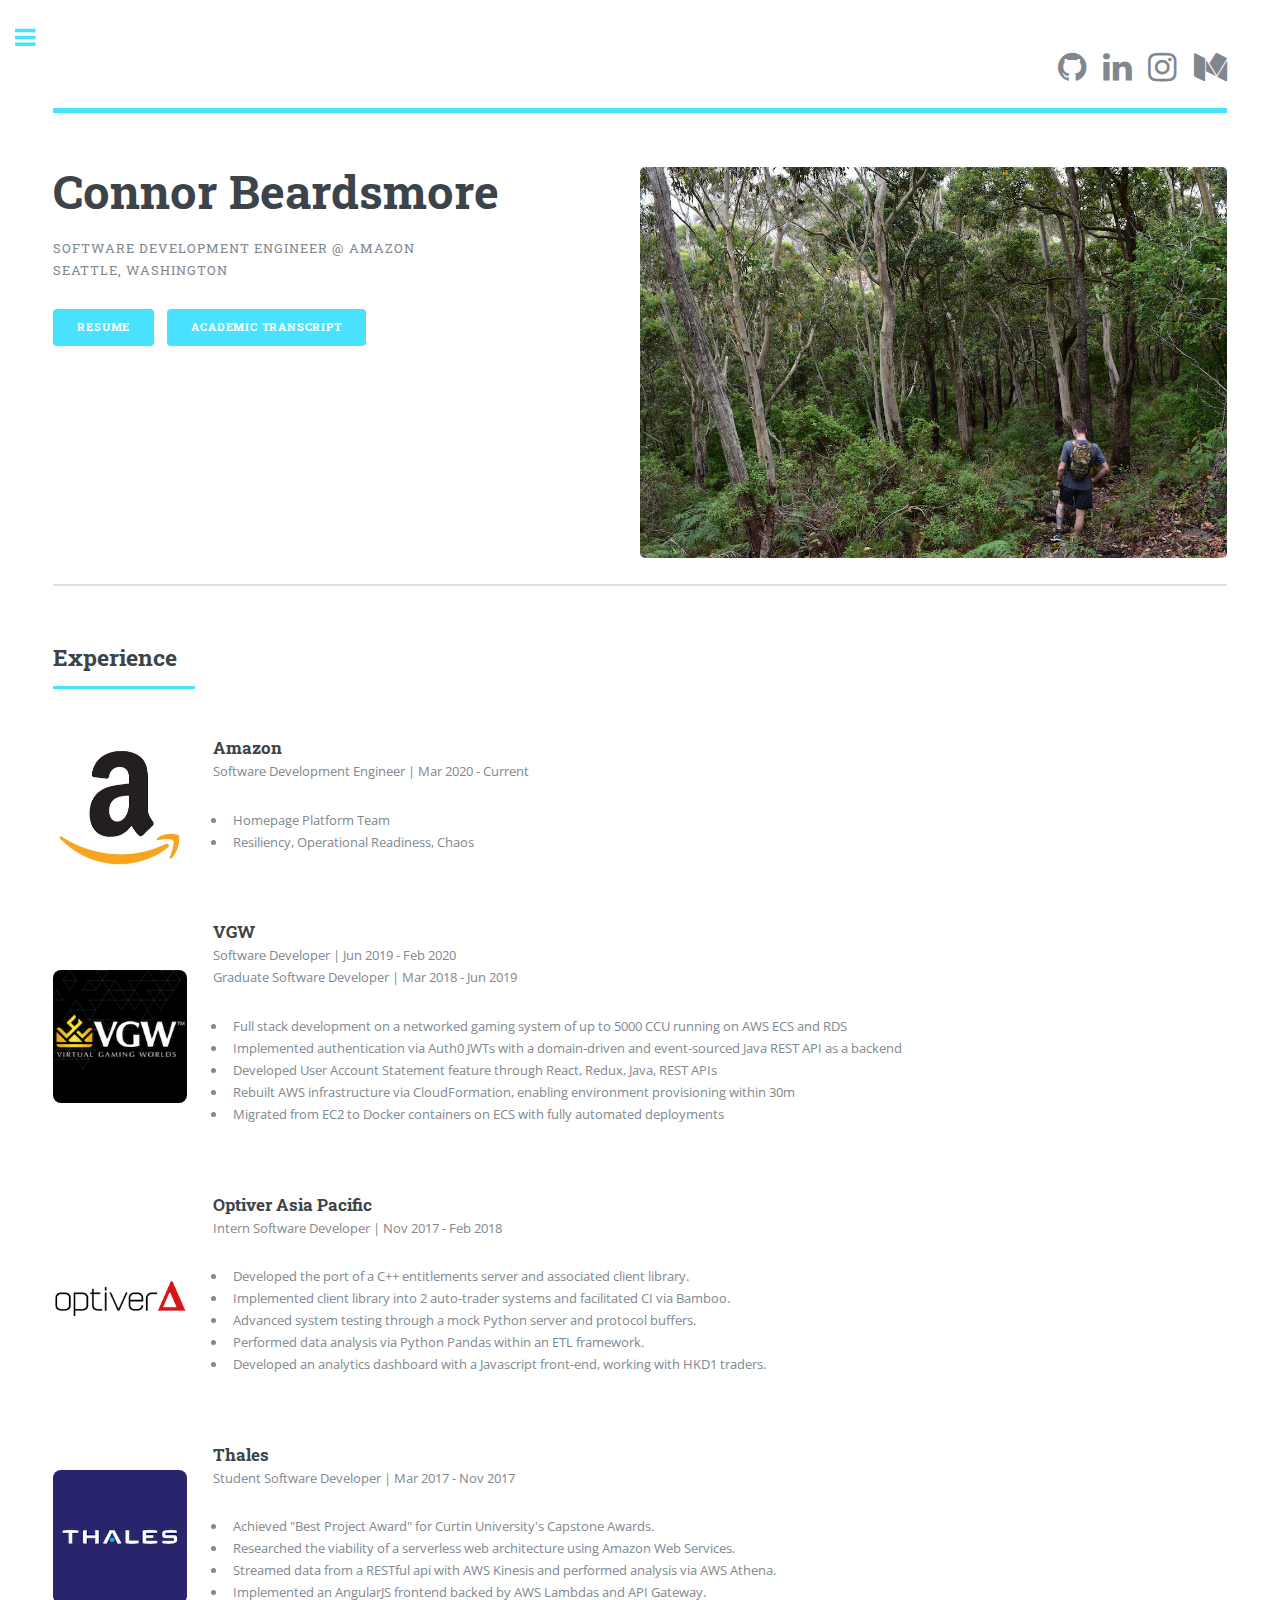
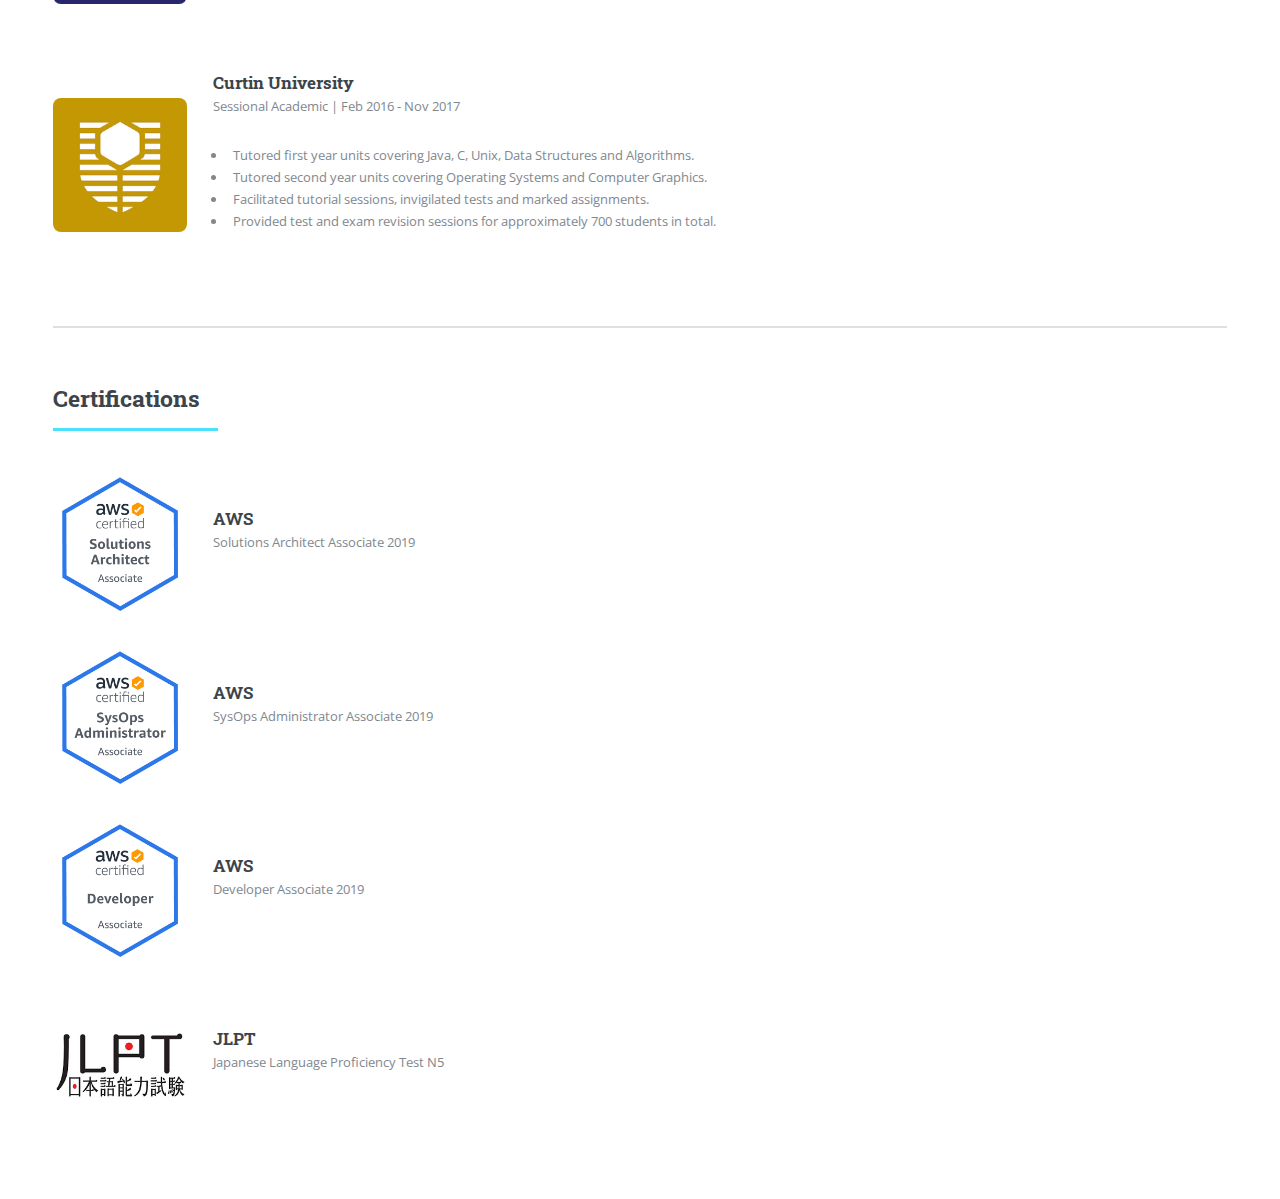
==== index.html @ 325d57de "Add scart project, remove internStack" ====
<!DOCTYPE HTML>
<html>

<head>
	<!-- Global site tag (gtag.js) - Google Analytics -->
	<script async src="https://www.googletagmanager.com/gtag/js?id=UA-114341619-1"></script>
	<script>
		window.dataLayer = window.dataLayer || [];

		function gtag() {
			dataLayer.push(arguments);
		}
		gtag('js', new Date());
		gtag('config', 'UA-114341619-1');
	</script>

	<title>Connor Beardsmore</title>
	<meta charset="utf-8" />
	<meta name="viewport" content="width=device-width, initial-scale=1, user-scalable=no" />
	<link rel="stylesheet" href="assets/css/main.css" />
	<link rel="shortcut icon" type="image/x-icon" href="favicon.png">
</head>

<body class="is-preload">

	<!-- Wrapper -->
	<div id="wrapper">

		<!-- Main -->
		<div id="main">
			<div class="inner">

				<!-- Header -->
				<header id="header">
					<ul class="icons">
						<li><a href="https://github.com/cbeardsmore/" class="icon fa-github fa-2x"><span
									class="label">GitHub</span></a></li>
						<li><a href="https://www.linkedin.com/in/connorbeardsmore/" class="icon fa-linkedin fa-2x"><span
									class="label">LinkedIN</span></a></li>
						<li><a href="https://www.instagram.com/connorbeardsmore/" class="icon fa-instagram fa-2x"><span
									class="label">Instagram</span></a></li>
						<li><a href="https://medium.com/@cbeardsmore" class="icon fa-medium fa-2x"><span
									class="label">Medium</span></a></li>
					</ul>
				</header>

				<!-- Banner -->
				<section id="banner">
					<div class="content">
						<header>
							<h1>Connor Beardsmore</h1>
							<p>Software Development Engineer @ Amazon</br>Seattle, Washington</p>
						</header>
						<ul class="actions">
							<li><a href="./pdf/resume.pdf" class="button primary big">Resume</a></li>
							<li><a href="./pdf/transcript.pdf" class="button primary big">Academic Transcript</a></li>
						</ul>
					</div>
					<span class="image object">
						<img src="images/main.JPG" alt="" />
					</span>
				</section>

				<!-- Section -->
				<section>
					<header class="major">
						<h2>Experience</h2>
					</header>
					<div class="features">
						<article>
							<img class="icon" src="images/amazon.jpg" alt="" />
							<div class="content">
								<h3 margin-b>Amazon</h3>
								<p>
									Software Development Engineer | Mar 2020 - Current<br />
								</p>
								<ul>
									<li>Homepage Platform Team</li>
									<li>Resiliency, Operational Readiness, Chaos</li>
								</ul>
							</div>
						</article>
						<article>
							<img class="icon" src="images/vgw.png" alt="" />
							<div class="content">
								<h3 margin-b>VGW</h3>
								<p>
									Software Developer | Jun 2019 - Feb 2020 <br />
									Graduate Software Developer | Mar 2018 - Jun 2019
								</p>
								<ul>
									<li>Full stack development on a networked gaming system of up to 5000 CCU running on
										AWS ECS and RDS</li>
									<li>
										Implemented authentication via Auth0 JWTs with a domain-driven and event-sourced Java REST API as a backend
									</li>
									<li>Developed User Account Statement feature through React, Redux, Java, REST APIs
									</li>
									<li>Rebuilt AWS infrastructure via CloudFormation, enabling environment provisioning
										within 30m</li>
									<li>Migrated from EC2 to Docker containers on ECS with fully automated deployments
									</li>
								</ul>
							</div>
						</article>
						<article>
							<img class="icon" src="images/optiver.png" alt="" />
							<div class="content">
								<h3>Optiver Asia Pacific</h3>
								<p>Intern Software Developer | Nov 2017 - Feb 2018</p>
								<ul>
									<li>Developed the port of a C++ entitlements server and associated client library.
									</li>
									<li>Implemented client library into 2 auto-trader systems and facilitated CI via
										Bamboo.</li>
									<li>Advanced system testing through a mock Python server and protocol buffers.</li>
									<li>Performed data analysis via Python Pandas within an ETL framework.</li>
									<li>Developed an analytics dashboard with a Javascript front-end, working with HKD1
										traders.</li>
								</ul>
							</div>
						</article>
						<article>
							<img class="icon" src="images/thales.jpeg" alt="" />
							<div class="content">
								<h3>Thales</h3>
								<p>Student Software Developer | Mar 2017 - Nov 2017</p>
								<ul>
									<li>Achieved "Best Project Award" for Curtin University's Capstone Awards.</li>
									<li>Researched the viability of a serverless web architecture using Amazon Web
										Services.</li>
									<li>Streamed data from a RESTful api with AWS Kinesis and performed analysis via AWS
										Athena.</li>
									<li>Implemented an AngularJS frontend backed by AWS Lambdas and API Gateway.</li>
								</ul>
							</div>
						</article>
						<article>
							<img class="icon" src="images/curtin.png" alt="" />
							<div class="content">
								<h3>Curtin University</h3>
								<p>Sessional Academic | Feb 2016 - Nov 2017</p>
								<ul>
									<li>Tutored first year units covering Java, C, Unix, Data Structures and Algorithms.
									</li>
									<li>Tutored second year units covering Operating Systems and Computer Graphics.</li>
									<li>Facilitated tutorial sessions, invigilated tests and marked assignments.</li>
									<li>Provided test and exam revision sessions for approximately 700 students in
										total.</li>
								</ul>
							</div>
						</article>
					</div>
				</section>

				<!-- Section -->
				<section>
					<header class="major">
						<h2>Certifications</h2>
					</header>
					<div class="features">
						<article>
							<img class="icon" src="images/aws_solutions_arch.png" alt="" />
							<div class="content">
								<h3 margin-b>AWS</h3>
								<p>Solutions Architect Associate 2019</p>
							</div>
						</article>
						<article>
							<img class="icon" src="images/aws_sysops.png" alt="" />
							<div class="content">
								<h3 margin-b>AWS</h3>
								<p>SysOps Administrator Associate 2019</p>
							</div>
						</article>
						<article>
							<img class="icon" src="images/aws_dev.png" alt="" />
							<div class="content">
								<h3 margin-b>AWS</h3>
								<p>Developer Associate 2019</p>
							</div>
						</article>
						<article>
							<img class="icon" src="images/jlpt.png" alt="" />
							<div class="content">
								<h3 margin-b>JLPT</h3>
								<p>Japanese Language Proficiency Test N5</p>
							</div>
						</article>
					</div>
				</section>
			</div>
		</div>

		<!-- Sidebar -->
		<div id="sidebar">
			<div class="inner">

				<!-- Menu -->
				<nav id="menu">
					<header class="major">
						<h2>Menu</h2>
					</header>
					<ul>
						<li><a href="index.html">Homepage</a></li>
						<li><a href="projects.html">Projects</a></li>
						<li><a href="blog.html">Blog</a></li>
				</nav>

				<!-- Section -->
				<section>
					<header class="major">
						<h2>Japan 2016</h2>
					</header>
					<div class="mini-posts">
						<article>
							<a class="image"><img src="images/nagano.jpg" alt="" /></a>
							<p><strong>長野駅</strong><br />Nagano Station</p>
						</article>
						<article>
							<a class="image"><img src="images/shinjuku.jpg" alt="" /></a>
							<p><strong>新宿、東京</strong><br />Shinuku, Tokyo</p>
						</article>
						<article>
							<a class="image"><img src="images/arashiyama.jpg" alt="" /></a>
							<p><strong>嵐山、京都 </strong> <br />Arashiyama, Kyoto</p>
						</article>
					</div>
				</section>

				<!-- Section -->
				<section>
					<header class="major">
						<h2>Get in touch</h2>
					</header>
					<ul class="contact">
						<li class="fa-envelope-o"><a
								href="mailto:connor.beardsmore@gmail.com">connor.beardsmore@gmail.com</a></li>
						<li class="fa-facebook-square"><a
								href="https://www.facebook.com/connor.beardsmore.18">connor.beardsmore.18</a></li>
					</ul>
				</section>
			</div>
		</div>

	</div>

	<!-- Scripts -->
	<script src="assets/js/jquery.min.js"></script>
	<script src="assets/js/browser.min.js"></script>
	<script src="assets/js/breakpoints.min.js"></script>
	<script src="assets/js/util.js"></script>
	<script src="assets/js/main.js"></script>

</body>

</html>
---- assets/css/main.css ----
@import url(font-awesome.min.css);
@import url("https://fonts.googleapis.com/css?family=Open+Sans:400,600,400italic,600italic|Roboto+Slab:400,700");

html, body, div, span, applet, object,
iframe, h1, h2, h3, h4, h5, h6, p, blockquote,
pre, a, abbr, acronym, address, big, cite,
code, del, dfn, em, img, ins, kbd, q, s, samp,
small, strike, strong, sub, sup, tt, var, b,
u, i, center, dl, dt, dd, ol, ul, li, fieldset,
form, label, legend, table, caption, tbody,
tfoot, thead, tr, th, td, article, aside,
canvas, details, embed, figure, figcaption,
footer, header, hgroup, menu, nav, output, ruby,
section, summary, time, mark, audio, video {
	margin: 0;
	padding: 0;
	border: 0;
	font-size: 100%;
	font: inherit;
	vertical-align: baseline;}

article, aside, details, figcaption, figure,
footer, header, hgroup, menu, nav, section {
	display: block;}

body {
	line-height: 1;
}

ol, ul {
	list-style: none;
}

blockquote, q {
	quotes: none;
}

	blockquote:before, blockquote:after, q:before, q:after {
		content: '';
		content: none;
	}

table {
	border-collapse: collapse;
	border-spacing: 0;
}

body {
	-webkit-text-size-adjust: none;
}

mark {
	background-color: transparent;
	color: inherit;
}

input::-moz-focus-inner {
	border: 0;
	padding: 0;
}

input, select, textarea {
	-moz-appearance: none;
	-webkit-appearance: none;
	-ms-appearance: none;
	appearance: none;
}

/* Basic */

	@-ms-viewport {
		width: device-width;
	}

	body {
		-ms-overflow-style: scrollbar;
	}

	@media screen and (max-width: 480px) {

		html, body {
			min-width: 320px;
		}

	}

	html {
		box-sizing: border-box;
	}

	*, *:before, *:after {
		box-sizing: inherit;
	}

	body {
		background: #ffffff;
	}

		body.is-preload *, body.is-preload *:before, body.is-preload *:after, body.is-resizing *, body.is-resizing *:before, body.is-resizing *:after {
			-moz-animation: none !important;
			-webkit-animation: none !important;
			-ms-animation: none !important;
			animation: none !important;
			-moz-transition: none !important;
			-webkit-transition: none !important;
			-ms-transition: none !important;
			transition: none !important;
		}

/* Type */

	body, input, select, textarea {
		color: #7f888f;
		font-family: "Open Sans", sans-serif;
		font-size: 13pt;
		font-weight: 400;
		line-height: 1.65;
	}

		@media screen and (max-width: 1680px) {

			body, input, select, textarea {
				font-size: 11pt;
			}

		}

		@media screen and (max-width: 1280px) {

			body, input, select, textarea {
				font-size: 10pt;
			}

		}

		@media screen and (max-width: 360px) {

			body, input, select, textarea {
				font-size: 9pt;
			}

		}

	a {
		-moz-transition: color 0.2s ease-in-out, border-bottom-color 0.2s ease-in-out;
		-webkit-transition: color 0.2s ease-in-out, border-bottom-color 0.2s ease-in-out;
		-ms-transition: color 0.2s ease-in-out, border-bottom-color 0.2s ease-in-out;
		transition: color 0.2s ease-in-out, border-bottom-color 0.2s ease-in-out;
		border-bottom: dotted 1px;
		color: #4AE1FF;
		text-decoration: none;
	}

		a:hover {
			border-bottom-color: #4AE1FF;
			color: #4AE1FF !important;
		}

			a:hover strong {
				color: inherit;
			}

	strong, b {
		color: #3d4449;
		font-weight: 600;
	}

	em, i {
		font-style: italic;
	}

	p {
		margin: 0 0 2em 0;
	}

	h1, h2, h3, h4, h5, h6 {
		color: #3d4449;
		font-family: "Roboto Slab", serif;
		font-weight: 700;
		line-height: 1.5;
		margin: 0 0 1em 0;
	}

		h1 a, h2 a, h3 a, h4 a, h5 a, h6 a {
			color: inherit;
			text-decoration: none;
			border-bottom: 0;
		}

	h1 {
		font-size: 4em;
		margin: 0 0 0.5em 0;
		line-height: 1.3;
	}

	h2 {
		font-size: 1.75em;
	}

	h3 {
		font-size: 1.25em;
	}

	h4 {
		font-size: 1.1em;
	}

	h5 {
		font-size: 0.9em;
	}

	h6 {
		font-size: 0.7em;
	}

	@media screen and (max-width: 1680px) {

		h1 {
			font-size: 3.5em;
		}

	}

	@media screen and (max-width: 980px) {

		h1 {
			font-size: 3.25em;
		}

	}

	@media screen and (max-width: 736px) {

		h1 {
			font-size: 2em;
			line-height: 1.4;
		}

		h2 {
			font-size: 1.5em;
		}

	}

	sub {
		font-size: 0.8em;
		position: relative;
		top: 0.5em;
	}

	sup {
		font-size: 0.8em;
		position: relative;
		top: -0.5em;
	}

	blockquote {
		border-left: solid 3px rgba(210, 215, 217, 0.75);
		font-style: italic;
		margin: 0 0 2em 0;
		padding: 0.5em 0 0.5em 2em;
	}

	code {
		background: rgba(230, 235, 237, 0.25);
		border-radius: 0.375em;
		border: solid 1px rgba(210, 215, 217, 0.75);
		font-family: "Courier New", monospace;
		font-size: 0.9em;
		margin: 0 0.25em;
		padding: 0.25em 0.65em;
	}

	pre {
		-webkit-overflow-scrolling: touch;
		font-family: "Courier New", monospace;
		font-size: 0.9em;
		margin: 0 0 2em 0;
	}

		pre code {
			display: block;
			line-height: 1.75;
			padding: 1em 1.5em;
			overflow-x: auto;
		}

	hr {
		border: 0;
		border-bottom: solid 1px rgba(210, 215, 217, 0.75);
		margin: 2em 0;
	}

		hr.major {
			margin: 3em 0;
		}

	.align-left {
		text-align: left;
	}

	.align-center {
		text-align: center;
	}

	.align-right {
		text-align: right;
	}

/* Row */

	.row {
		display: flex;
		flex-wrap: wrap;
		box-sizing: border-box;
		align-items: stretch;
	}

		.row > * {
			box-sizing: border-box;
		}

		.row.gtr-uniform > * > :last-child {
			margin-bottom: 0;
		}

		.row.aln-left {
			justify-content: flex-start;
		}

		.row.aln-center {
			justify-content: center;
		}

		.row.aln-right {
			justify-content: flex-end;
		}

		.row.aln-top {
			align-items: flex-start;
		}

		.row.aln-middle {
			align-items: center;
		}

		.row.aln-bottom {
			align-items: flex-end;
		}

		.row > .imp {
			order: -1;
		}

		.row > .col-1 {
			width: 8.3333333333%;
		}

		.row > .off-1 {
			margin-left: 8.3333333333%;
		}

		.row > .col-2 {
			width: 16.6666666667%;
		}

		.row > .off-2 {
			margin-left: 16.6666666667%;
		}

		.row > .col-3 {
			width: 25%;
		}

		.row > .off-3 {
			margin-left: 25%;
		}

		.row > .col-4 {
			width: 33.3333333333%;
		}

		.row > .off-4 {
			margin-left: 33.3333333333%;
		}

		.row > .col-5 {
			width: 41.6666666667%;
		}

		.row > .off-5 {
			margin-left: 41.6666666667%;
		}

		.row > .col-6 {
			width: 50%;
		}

		.row > .off-6 {
			margin-left: 50%;
		}

		.row > .col-7 {
			width: 58.3333333333%;
		}

		.row > .off-7 {
			margin-left: 58.3333333333%;
		}

		.row > .col-8 {
			width: 66.6666666667%;
		}

		.row > .off-8 {
			margin-left: 66.6666666667%;
		}

		.row > .col-9 {
			width: 75%;
		}

		.row > .off-9 {
			margin-left: 75%;
		}

		.row > .col-10 {
			width: 83.3333333333%;
		}

		.row > .off-10 {
			margin-left: 83.3333333333%;
		}

		.row > .col-11 {
			width: 91.6666666667%;
		}

		.row > .off-11 {
			margin-left: 91.6666666667%;
		}

		.row > .col-12 {
			width: 100%;
		}

		.row > .off-12 {
			margin-left: 100%;
		}

		.row.gtr-0 {
			margin-top: 0;
			margin-left: 0em;
		}

			.row.gtr-0 > * {
				padding: 0 0 0 0em;
			}

			.row.gtr-0.gtr-uniform {
				margin-top: 0em;
			}

				.row.gtr-0.gtr-uniform > * {
					padding-top: 0em;
				}

		.row.gtr-25 {
			margin-top: 0;
			margin-left: -0.375em;
		}

			.row.gtr-25 > * {
				padding: 0 0 0 0.375em;
			}

			.row.gtr-25.gtr-uniform {
				margin-top: -0.375em;
			}

				.row.gtr-25.gtr-uniform > * {
					padding-top: 0.375em;
				}

		.row.gtr-50 {
			margin-top: 0;
			margin-left: -0.75em;
		}

			.row.gtr-50 > * {
				padding: 0 0 0 0.75em;
			}

			.row.gtr-50.gtr-uniform {
				margin-top: -0.75em;
			}

				.row.gtr-50.gtr-uniform > * {
					padding-top: 0.75em;
				}

		.row {
			margin-top: 0;
			margin-left: -1.5em;
		}

			.row > * {
				padding: 0 0 0 1.5em;
			}

			.row.gtr-uniform {
				margin-top: -1.5em;
			}

				.row.gtr-uniform > * {
					padding-top: 1.5em;
				}

		.row.gtr-150 {
			margin-top: 0;
			margin-left: -2.25em;
		}

			.row.gtr-150 > * {
				padding: 0 0 0 2.25em;
			}

			.row.gtr-150.gtr-uniform {
				margin-top: -2.25em;
			}

				.row.gtr-150.gtr-uniform > * {
					padding-top: 2.25em;
				}

		.row.gtr-200 {
			margin-top: 0;
			margin-left: -3em;
		}

			.row.gtr-200 > * {
				padding: 0 0 0 3em;
			}

			.row.gtr-200.gtr-uniform {
				margin-top: -3em;
			}

				.row.gtr-200.gtr-uniform > * {
					padding-top: 3em;
				}

		@media screen and (max-width: 1680px) {

			.row {
				display: flex;
				flex-wrap: wrap;
				box-sizing: border-box;
				align-items: stretch;
			}

				.row > * {
					box-sizing: border-box;
				}

				.row.gtr-uniform > * > :last-child {
					margin-bottom: 0;
				}

				.row.aln-left {
					justify-content: flex-start;
				}

				.row.aln-center {
					justify-content: center;
				}

				.row.aln-right {
					justify-content: flex-end;
				}

				.row.aln-top {
					align-items: flex-start;
				}

				.row.aln-middle {
					align-items: center;
				}

				.row.aln-bottom {
					align-items: flex-end;
				}

				.row > .imp-xlarge {
					order: -1;
				}

				.row > .col-1-xlarge {
					width: 8.3333333333%;
				}

				.row > .off-1-xlarge {
					margin-left: 8.3333333333%;
				}

				.row > .col-2-xlarge {
					width: 16.6666666667%;
				}

				.row > .off-2-xlarge {
					margin-left: 16.6666666667%;
				}

				.row > .col-3-xlarge {
					width: 25%;
				}

				.row > .off-3-xlarge {
					margin-left: 25%;
				}

				.row > .col-4-xlarge {
					width: 33.3333333333%;
				}

				.row > .off-4-xlarge {
					margin-left: 33.3333333333%;
				}

				.row > .col-5-xlarge {
					width: 41.6666666667%;
				}

				.row > .off-5-xlarge {
					margin-left: 41.6666666667%;
				}

				.row > .col-6-xlarge {
					width: 50%;
				}

				.row > .off-6-xlarge {
					margin-left: 50%;
				}

				.row > .col-7-xlarge {
					width: 58.3333333333%;
				}

				.row > .off-7-xlarge {
					margin-left: 58.3333333333%;
				}

				.row > .col-8-xlarge {
					width: 66.6666666667%;
				}

				.row > .off-8-xlarge {
					margin-left: 66.6666666667%;
				}

				.row > .col-9-xlarge {
					width: 75%;
				}

				.row > .off-9-xlarge {
					margin-left: 75%;
				}

				.row > .col-10-xlarge {
					width: 83.3333333333%;
				}

				.row > .off-10-xlarge {
					margin-left: 83.3333333333%;
				}

				.row > .col-11-xlarge {
					width: 91.6666666667%;
				}

				.row > .off-11-xlarge {
					margin-left: 91.6666666667%;
				}

				.row > .col-12-xlarge {
					width: 100%;
				}

				.row > .off-12-xlarge {
					margin-left: 100%;
				}

				.row.gtr-0 {
					margin-top: 0;
					margin-left: 0em;
				}

					.row.gtr-0 > * {
						padding: 0 0 0 0em;
					}

					.row.gtr-0.gtr-uniform {
						margin-top: 0em;
					}

						.row.gtr-0.gtr-uniform > * {
							padding-top: 0em;
						}

				.row.gtr-25 {
					margin-top: 0;
					margin-left: -0.375em;
				}

					.row.gtr-25 > * {
						padding: 0 0 0 0.375em;
					}

					.row.gtr-25.gtr-uniform {
						margin-top: -0.375em;
					}

						.row.gtr-25.gtr-uniform > * {
							padding-top: 0.375em;
						}

				.row.gtr-50 {
					margin-top: 0;
					margin-left: -0.75em;
				}

					.row.gtr-50 > * {
						padding: 0 0 0 0.75em;
					}

					.row.gtr-50.gtr-uniform {
						margin-top: -0.75em;
					}

						.row.gtr-50.gtr-uniform > * {
							padding-top: 0.75em;
						}

				.row {
					margin-top: 0;
					margin-left: -1.5em;
				}

					.row > * {
						padding: 0 0 0 1.5em;
					}

					.row.gtr-uniform {
						margin-top: -1.5em;
					}

						.row.gtr-uniform > * {
							padding-top: 1.5em;
						}

				.row.gtr-150 {
					margin-top: 0;
					margin-left: -2.25em;
				}

					.row.gtr-150 > * {
						padding: 0 0 0 2.25em;
					}

					.row.gtr-150.gtr-uniform {
						margin-top: -2.25em;
					}

						.row.gtr-150.gtr-uniform > * {
							padding-top: 2.25em;
						}

				.row.gtr-200 {
					margin-top: 0;
					margin-left: -3em;
				}

					.row.gtr-200 > * {
						padding: 0 0 0 3em;
					}

					.row.gtr-200.gtr-uniform {
						margin-top: -3em;
					}

						.row.gtr-200.gtr-uniform > * {
							padding-top: 3em;
						}

		}

		@media screen and (max-width: 1280px) {

			.row {
				display: flex;
				flex-wrap: wrap;
				box-sizing: border-box;
				align-items: stretch;
			}

				.row > * {
					box-sizing: border-box;
				}

				.row.gtr-uniform > * > :last-child {
					margin-bottom: 0;
				}

				.row.aln-left {
					justify-content: flex-start;
				}

				.row.aln-center {
					justify-content: center;
				}

				.row.aln-right {
					justify-content: flex-end;
				}

				.row.aln-top {
					align-items: flex-start;
				}

				.row.aln-middle {
					align-items: center;
				}

				.row.aln-bottom {
					align-items: flex-end;
				}

				.row > .imp-large {
					order: -1;
				}

				.row > .col-1-large {
					width: 8.3333333333%;
				}

				.row > .off-1-large {
					margin-left: 8.3333333333%;
				}

				.row > .col-2-large {
					width: 16.6666666667%;
				}

				.row > .off-2-large {
					margin-left: 16.6666666667%;
				}

				.row > .col-3-large {
					width: 25%;
				}

				.row > .off-3-large {
					margin-left: 25%;
				}

				.row > .col-4-large {
					width: 33.3333333333%;
				}

				.row > .off-4-large {
					margin-left: 33.3333333333%;
				}

				.row > .col-5-large {
					width: 41.6666666667%;
				}

				.row > .off-5-large {
					margin-left: 41.6666666667%;
				}

				.row > .col-6-large {
					width: 50%;
				}

				.row > .off-6-large {
					margin-left: 50%;
				}

				.row > .col-7-large {
					width: 58.3333333333%;
				}

				.row > .off-7-large {
					margin-left: 58.3333333333%;
				}

				.row > .col-8-large {
					width: 66.6666666667%;
				}

				.row > .off-8-large {
					margin-left: 66.6666666667%;
				}

				.row > .col-9-large {
					width: 75%;
				}

				.row > .off-9-large {
					margin-left: 75%;
				}

				.row > .col-10-large {
					width: 83.3333333333%;
				}

				.row > .off-10-large {
					margin-left: 83.3333333333%;
				}

				.row > .col-11-large {
					width: 91.6666666667%;
				}

				.row > .off-11-large {
					margin-left: 91.6666666667%;
				}

				.row > .col-12-large {
					width: 100%;
				}

				.row > .off-12-large {
					margin-left: 100%;
				}

				.row.gtr-0 {
					margin-top: 0;
					margin-left: 0em;
				}

					.row.gtr-0 > * {
						padding: 0 0 0 0em;
					}

					.row.gtr-0.gtr-uniform {
						margin-top: 0em;
					}

						.row.gtr-0.gtr-uniform > * {
							padding-top: 0em;
						}

				.row.gtr-25 {
					margin-top: 0;
					margin-left: -0.375em;
				}

					.row.gtr-25 > * {
						padding: 0 0 0 0.375em;
					}

					.row.gtr-25.gtr-uniform {
						margin-top: -0.375em;
					}

						.row.gtr-25.gtr-uniform > * {
							padding-top: 0.375em;
						}

				.row.gtr-50 {
					margin-top: 0;
					margin-left: -0.75em;
				}

					.row.gtr-50 > * {
						padding: 0 0 0 0.75em;
					}

					.row.gtr-50.gtr-uniform {
						margin-top: -0.75em;
					}

						.row.gtr-50.gtr-uniform > * {
							padding-top: 0.75em;
						}

				.row {
					margin-top: 0;
					margin-left: -1.5em;
				}

					.row > * {
						padding: 0 0 0 1.5em;
					}

					.row.gtr-uniform {
						margin-top: -1.5em;
					}

						.row.gtr-uniform > * {
							padding-top: 1.5em;
						}

				.row.gtr-150 {
					margin-top: 0;
					margin-left: -2.25em;
				}

					.row.gtr-150 > * {
						padding: 0 0 0 2.25em;
					}

					.row.gtr-150.gtr-uniform {
						margin-top: -2.25em;
					}

						.row.gtr-150.gtr-uniform > * {
							padding-top: 2.25em;
						}

				.row.gtr-200 {
					margin-top: 0;
					margin-left: -3em;
				}

					.row.gtr-200 > * {
						padding: 0 0 0 3em;
					}

					.row.gtr-200.gtr-uniform {
						margin-top: -3em;
					}

						.row.gtr-200.gtr-uniform > * {
							padding-top: 3em;
						}

		}

		@media screen and (max-width: 980px) {

			.row {
				display: flex;
				flex-wrap: wrap;
				box-sizing: border-box;
				align-items: stretch;
			}

				.row > * {
					box-sizing: border-box;
				}

				.row.gtr-uniform > * > :last-child {
					margin-bottom: 0;
				}

				.row.aln-left {
					justify-content: flex-start;
				}

				.row.aln-center {
					justify-content: center;
				}

				.row.aln-right {
					justify-content: flex-end;
				}

				.row.aln-top {
					align-items: flex-start;
				}

				.row.aln-middle {
					align-items: center;
				}

				.row.aln-bottom {
					align-items: flex-end;
				}

				.row > .imp-medium {
					order: -1;
				}

				.row > .col-1-medium {
					width: 8.3333333333%;
				}

				.row > .off-1-medium {
					margin-left: 8.3333333333%;
				}

				.row > .col-2-medium {
					width: 16.6666666667%;
				}

				.row > .off-2-medium {
					margin-left: 16.6666666667%;
				}

				.row > .col-3-medium {
					width: 25%;
				}

				.row > .off-3-medium {
					margin-left: 25%;
				}

				.row > .col-4-medium {
					width: 33.3333333333%;
				}

				.row > .off-4-medium {
					margin-left: 33.3333333333%;
				}

				.row > .col-5-medium {
					width: 41.6666666667%;
				}

				.row > .off-5-medium {
					margin-left: 41.6666666667%;
				}

				.row > .col-6-medium {
					width: 50%;
				}

				.row > .off-6-medium {
					margin-left: 50%;
				}

				.row > .col-7-medium {
					width: 58.3333333333%;
				}

				.row > .off-7-medium {
					margin-left: 58.3333333333%;
				}

				.row > .col-8-medium {
					width: 66.6666666667%;
				}

				.row > .off-8-medium {
					margin-left: 66.6666666667%;
				}

				.row > .col-9-medium {
					width: 75%;
				}

				.row > .off-9-medium {
					margin-left: 75%;
				}

				.row > .col-10-medium {
					width: 83.3333333333%;
				}

				.row > .off-10-medium {
					margin-left: 83.3333333333%;
				}

				.row > .col-11-medium {
					width: 91.6666666667%;
				}

				.row > .off-11-medium {
					margin-left: 91.6666666667%;
				}

				.row > .col-12-medium {
					width: 100%;
				}

				.row > .off-12-medium {
					margin-left: 100%;
				}

				.row.gtr-0 {
					margin-top: 0;
					margin-left: 0em;
				}

					.row.gtr-0 > * {
						padding: 0 0 0 0em;
					}

					.row.gtr-0.gtr-uniform {
						margin-top: 0em;
					}

						.row.gtr-0.gtr-uniform > * {
							padding-top: 0em;
						}

				.row.gtr-25 {
					margin-top: 0;
					margin-left: -0.375em;
				}

					.row.gtr-25 > * {
						padding: 0 0 0 0.375em;
					}

					.row.gtr-25.gtr-uniform {
						margin-top: -0.375em;
					}

						.row.gtr-25.gtr-uniform > * {
							padding-top: 0.375em;
						}

				.row.gtr-50 {
					margin-top: 0;
					margin-left: -0.75em;
				}

					.row.gtr-50 > * {
						padding: 0 0 0 0.75em;
					}

					.row.gtr-50.gtr-uniform {
						margin-top: -0.75em;
					}

						.row.gtr-50.gtr-uniform > * {
							padding-top: 0.75em;
						}

				.row {
					margin-top: 0;
					margin-left: -1.5em;
				}

					.row > * {
						padding: 0 0 0 1.5em;
					}

					.row.gtr-uniform {
						margin-top: -1.5em;
					}

						.row.gtr-uniform > * {
							padding-top: 1.5em;
						}

				.row.gtr-150 {
					margin-top: 0;
					margin-left: -2.25em;
				}

					.row.gtr-150 > * {
						padding: 0 0 0 2.25em;
					}

					.row.gtr-150.gtr-uniform {
						margin-top: -2.25em;
					}

						.row.gtr-150.gtr-uniform > * {
							padding-top: 2.25em;
						}

				.row.gtr-200 {
					margin-top: 0;
					margin-left: -3em;
				}

					.row.gtr-200 > * {
						padding: 0 0 0 3em;
					}

					.row.gtr-200.gtr-uniform {
						margin-top: -3em;
					}

						.row.gtr-200.gtr-uniform > * {
							padding-top: 3em;
						}

		}

		@media screen and (max-width: 736px) {

			.row {
				display: flex;
				flex-wrap: wrap;
				box-sizing: border-box;
				align-items: stretch;
			}

				.row > * {
					box-sizing: border-box;
				}

				.row.gtr-uniform > * > :last-child {
					margin-bottom: 0;
				}

				.row.aln-left {
					justify-content: flex-start;
				}

				.row.aln-center {
					justify-content: center;
				}

				.row.aln-right {
					justify-content: flex-end;
				}

				.row.aln-top {
					align-items: flex-start;
				}

				.row.aln-middle {
					align-items: center;
				}

				.row.aln-bottom {
					align-items: flex-end;
				}

				.row > .imp-small {
					order: -1;
				}

				.row > .col-1-small {
					width: 8.3333333333%;
				}

				.row > .off-1-small {
					margin-left: 8.3333333333%;
				}

				.row > .col-2-small {
					width: 16.6666666667%;
				}

				.row > .off-2-small {
					margin-left: 16.6666666667%;
				}

				.row > .col-3-small {
					width: 25%;
				}

				.row > .off-3-small {
					margin-left: 25%;
				}

				.row > .col-4-small {
					width: 33.3333333333%;
				}

				.row > .off-4-small {
					margin-left: 33.3333333333%;
				}

				.row > .col-5-small {
					width: 41.6666666667%;
				}

				.row > .off-5-small {
					margin-left: 41.6666666667%;
				}

				.row > .col-6-small {
					width: 50%;
				}

				.row > .off-6-small {
					margin-left: 50%;
				}

				.row > .col-7-small {
					width: 58.3333333333%;
				}

				.row > .off-7-small {
					margin-left: 58.3333333333%;
				}

				.row > .col-8-small {
					width: 66.6666666667%;
				}

				.row > .off-8-small {
					margin-left: 66.6666666667%;
				}

				.row > .col-9-small {
					width: 75%;
				}

				.row > .off-9-small {
					margin-left: 75%;
				}

				.row > .col-10-small {
					width: 83.3333333333%;
				}

				.row > .off-10-small {
					margin-left: 83.3333333333%;
				}

				.row > .col-11-small {
					width: 91.6666666667%;
				}

				.row > .off-11-small {
					margin-left: 91.6666666667%;
				}

				.row > .col-12-small {
					width: 100%;
				}

				.row > .off-12-small {
					margin-left: 100%;
				}

				.row.gtr-0 {
					margin-top: 0;
					margin-left: 0em;
				}

					.row.gtr-0 > * {
						padding: 0 0 0 0em;
					}

					.row.gtr-0.gtr-uniform {
						margin-top: 0em;
					}

						.row.gtr-0.gtr-uniform > * {
							padding-top: 0em;
						}

				.row.gtr-25 {
					margin-top: 0;
					margin-left: -0.375em;
				}

					.row.gtr-25 > * {
						padding: 0 0 0 0.375em;
					}

					.row.gtr-25.gtr-uniform {
						margin-top: -0.375em;
					}

						.row.gtr-25.gtr-uniform > * {
							padding-top: 0.375em;
						}

				.row.gtr-50 {
					margin-top: 0;
					margin-left: -0.75em;
				}

					.row.gtr-50 > * {
						padding: 0 0 0 0.75em;
					}

					.row.gtr-50.gtr-uniform {
						margin-top: -0.75em;
					}

						.row.gtr-50.gtr-uniform > * {
							padding-top: 0.75em;
						}

				.row {
					margin-top: 0;
					margin-left: -1.5em;
				}

					.row > * {
						padding: 0 0 0 1.5em;
					}

					.row.gtr-uniform {
						margin-top: -1.5em;
					}

						.row.gtr-uniform > * {
							padding-top: 1.5em;
						}

				.row.gtr-150 {
					margin-top: 0;
					margin-left: -2.25em;
				}

					.row.gtr-150 > * {
						padding: 0 0 0 2.25em;
					}

					.row.gtr-150.gtr-uniform {
						margin-top: -2.25em;
					}

						.row.gtr-150.gtr-uniform > * {
							padding-top: 2.25em;
						}

				.row.gtr-200 {
					margin-top: 0;
					margin-left: -3em;
				}

					.row.gtr-200 > * {
						padding: 0 0 0 3em;
					}

					.row.gtr-200.gtr-uniform {
						margin-top: -3em;
					}

						.row.gtr-200.gtr-uniform > * {
							padding-top: 3em;
						}

		}

		@media screen and (max-width: 480px) {

			.row {
				display: flex;
				flex-wrap: wrap;
				box-sizing: border-box;
				align-items: stretch;
			}

				.row > * {
					box-sizing: border-box;
				}

				.row.gtr-uniform > * > :last-child {
					margin-bottom: 0;
				}

				.row.aln-left {
					justify-content: flex-start;
				}

				.row.aln-center {
					justify-content: center;
				}

				.row.aln-right {
					justify-content: flex-end;
				}

				.row.aln-top {
					align-items: flex-start;
				}

				.row.aln-middle {
					align-items: center;
				}

				.row.aln-bottom {
					align-items: flex-end;
				}

				.row > .imp-xsmall {
					order: -1;
				}

				.row > .col-1-xsmall {
					width: 8.3333333333%;
				}

				.row > .off-1-xsmall {
					margin-left: 8.3333333333%;
				}

				.row > .col-2-xsmall {
					width: 16.6666666667%;
				}

				.row > .off-2-xsmall {
					margin-left: 16.6666666667%;
				}

				.row > .col-3-xsmall {
					width: 25%;
				}

				.row > .off-3-xsmall {
					margin-left: 25%;
				}

				.row > .col-4-xsmall {
					width: 33.3333333333%;
				}

				.row > .off-4-xsmall {
					margin-left: 33.3333333333%;
				}

				.row > .col-5-xsmall {
					width: 41.6666666667%;
				}

				.row > .off-5-xsmall {
					margin-left: 41.6666666667%;
				}

				.row > .col-6-xsmall {
					width: 50%;
				}

				.row > .off-6-xsmall {
					margin-left: 50%;
				}

				.row > .col-7-xsmall {
					width: 58.3333333333%;
				}

				.row > .off-7-xsmall {
					margin-left: 58.3333333333%;
				}

				.row > .col-8-xsmall {
					width: 66.6666666667%;
				}

				.row > .off-8-xsmall {
					margin-left: 66.6666666667%;
				}

				.row > .col-9-xsmall {
					width: 75%;
				}

				.row > .off-9-xsmall {
					margin-left: 75%;
				}

				.row > .col-10-xsmall {
					width: 83.3333333333%;
				}

				.row > .off-10-xsmall {
					margin-left: 83.3333333333%;
				}

				.row > .col-11-xsmall {
					width: 91.6666666667%;
				}

				.row > .off-11-xsmall {
					margin-left: 91.6666666667%;
				}

				.row > .col-12-xsmall {
					width: 100%;
				}

				.row > .off-12-xsmall {
					margin-left: 100%;
				}

				.row.gtr-0 {
					margin-top: 0;
					margin-left: 0em;
				}

					.row.gtr-0 > * {
						padding: 0 0 0 0em;
					}

					.row.gtr-0.gtr-uniform {
						margin-top: 0em;
					}

						.row.gtr-0.gtr-uniform > * {
							padding-top: 0em;
						}

				.row.gtr-25 {
					margin-top: 0;
					margin-left: -0.375em;
				}

					.row.gtr-25 > * {
						padding: 0 0 0 0.375em;
					}

					.row.gtr-25.gtr-uniform {
						margin-top: -0.375em;
					}

						.row.gtr-25.gtr-uniform > * {
							padding-top: 0.375em;
						}

				.row.gtr-50 {
					margin-top: 0;
					margin-left: -0.75em;
				}

					.row.gtr-50 > * {
						padding: 0 0 0 0.75em;
					}

					.row.gtr-50.gtr-uniform {
						margin-top: -0.75em;
					}

						.row.gtr-50.gtr-uniform > * {
							padding-top: 0.75em;
						}

				.row {
					margin-top: 0;
					margin-left: -1.5em;
				}

					.row > * {
						padding: 0 0 0 1.5em;
					}

					.row.gtr-uniform {
						margin-top: -1.5em;
					}

						.row.gtr-uniform > * {
							padding-top: 1.5em;
						}

				.row.gtr-150 {
					margin-top: 0;
					margin-left: -2.25em;
				}

					.row.gtr-150 > * {
						padding: 0 0 0 2.25em;
					}

					.row.gtr-150.gtr-uniform {
						margin-top: -2.25em;
					}

						.row.gtr-150.gtr-uniform > * {
							padding-top: 2.25em;
						}

				.row.gtr-200 {
					margin-top: 0;
					margin-left: -3em;
				}

					.row.gtr-200 > * {
						padding: 0 0 0 3em;
					}

					.row.gtr-200.gtr-uniform {
						margin-top: -3em;
					}

						.row.gtr-200.gtr-uniform > * {
							padding-top: 3em;
						}

		}

/* Section/Article */

	section.special, article.special {
		text-align: center;
	}

	header p {
		font-family: "Roboto Slab", serif;
		font-size: 1em;
		font-weight: 400;
		letter-spacing: 0.075em;
		margin-top: -0.5em;
		text-transform: uppercase;
	}

	header.major > :last-child {
		border-bottom: solid 3px #4AE1FF;
		display: inline-block;
		margin: 0 0 2em 0;
		padding: 0 0.75em 0.5em 0;
	}

	header.main > :last-child {
		margin: 0 0 1em 0;
	}

/* Box */

	.box {
		border-radius: 0.375em;
		border: solid 1px rgba(210, 215, 217, 0.75);
		margin-bottom: 2em;
		padding: 1.5em;
	}

		.box > :last-child,
		.box > :last-child > :last-child,
		.box > :last-child > :last-child > :last-child {
			margin-bottom: 0;
		}

		.box.alt {
			border: 0;
			border-radius: 0;
			padding: 0;
		}

/* Icon */

	.icon {
		text-decoration: none;
		border-bottom: none;
		position: relative;
		border-radius: 0.6em;
	}

		.icon:before {
			-moz-osx-font-smoothing: grayscale;
			-webkit-font-smoothing: antialiased;
			font-family: FontAwesome;
			font-style: normal;
			font-weight: normal;
			text-transform: none !important;
		}

		.icon > .label {
			display: none;
		}

/* Image */

	.image {
		border-radius: 0.375em;
		border: 0;
		display: inline-block;
		position: relative;
	}

		.image img {
			border-radius: 0.375em;
			display: block;
		}

		.image.left, .image.right {
			max-width: 40%;
		}

			.image.left img, .image.right img {
				width: 100%;
			}

		.image.left {
			float: left;
			padding: 0 1.5em 1em 0;
			top: 0.25em;
		}

		.image.right {
			float: right;
			padding: 0 0 1em 1.5em;
			top: 0.25em;
		}

		.image.fit {
			display: block;
			margin: 0 0 2em 0;
			width: 100%;
		}

			.image.fit img {
				width: 100%;
			}

		.image.main {
			display: block;
			margin: 0 0 3em 0;
			width: 100%;
		}

			.image.main img {
				width: 100%;
			}

	a.image {
		overflow: hidden;
	}

		a.image img {
			-moz-transition: -moz-transform 0.2s ease;
			-webkit-transition: -webkit-transform 0.2s ease;
			-ms-transition: -ms-transform 0.2s ease;
			transition: transform 0.2s ease;
		}

		a.image:hover img {
			-moz-transform: scale(1.075);
			-webkit-transform: scale(1.075);
			-ms-transform: scale(1.075);
			transform: scale(1.075);
		}

/* List */

	ol {
		list-style: decimal;
		margin: 0 0 2em 0;
		padding-left: 1.25em;
	}

		ol li {
			padding-left: 0.25em;
		}

	ul {
		list-style: disc;
		margin: 0 0 2em 0;
		padding-left: 1em;
	}

		ul li {
			padding-left: 0.5em;
		}

		ul.alt {
			list-style: none;
			padding-left: 0;
		}

			ul.alt li {
				border-top: solid 1px rgba(210, 215, 217, 0.75);
				padding: 0.5em 0;
			}

				ul.alt li:first-child {
					border-top: 0;
					padding-top: 0;
				}

	dl {
		margin: 0 0 2em 0;
	}

		dl dt {
			display: block;
			font-weight: 600;
			margin: 0 0 1em 0;
		}

		dl dd {
			margin-left: 2em;
		}

/* Actions */

	ul.actions {
		display: -moz-flex;
		display: -webkit-flex;
		display: -ms-flex;
		display: flex;
		cursor: default;
		list-style: none;
		margin-left: -1em;
		padding-left: 0;
	}

		ul.actions li {
			padding: 0 0 0 1em;
			vertical-align: middle;
		}

		ul.actions.special {
			-moz-justify-content: center;
			-webkit-justify-content: center;
			-ms-justify-content: center;
			justify-content: center;
			width: 100%;
			margin-left: 0;
		}

			ul.actions.special li:first-child {
				padding-left: 0;
			}

		ul.actions.stacked {
			-moz-flex-direction: column;
			-webkit-flex-direction: column;
			-ms-flex-direction: column;
			flex-direction: column;
			margin-left: 0;
		}

			ul.actions.stacked li {
				padding: 1.3em 0 0 0;
			}

				ul.actions.stacked li:first-child {
					padding-top: 0;
				}

		ul.actions.fit {
			width: calc(100% + 1em);
		}

			ul.actions.fit li {
				-moz-flex-grow: 1;
				-webkit-flex-grow: 1;
				-ms-flex-grow: 1;
				flex-grow: 1;
				-moz-flex-shrink: 1;
				-webkit-flex-shrink: 1;
				-ms-flex-shrink: 1;
				flex-shrink: 1;
				width: 100%;
			}

				ul.actions.fit li > * {
					width: 100%;
				}

			ul.actions.fit.stacked {
				width: 100%;
			}

/* Icons */

	ul.icons {
		cursor: default;
		list-style: none;
		padding-left: 0;
	}

		ul.icons li {
			display: inline-block;
			padding: 0 1em 0 0;
		}

			ul.icons li:last-child {
				padding-right: 0;
			}

			ul.icons li .icon {
				color: inherit;
			}

				ul.icons li .icon:before {
					font-size: 1.25em;
				}

/* Contact */

	ul.contact {
		list-style: none;
		padding: 0;
	}

		ul.contact li {
			text-decoration: none;
			border-top: solid 1px rgba(210, 215, 217, 0.75);
			margin: 1.5em 0 0 0;
			padding: 1.5em 0 0 3em;
			position: relative;
		}

			ul.contact li:before {
				-moz-osx-font-smoothing: grayscale;
				-webkit-font-smoothing: antialiased;
				font-family: FontAwesome;
				font-style: normal;
				font-weight: normal;
				text-transform: none !important;
			}

			ul.contact li:before {
				color: #4AE1FF;
				display: inline-block;
				font-size: 1.5em;
				height: 1.125em;
				left: 0;
				line-height: 1.125em;
				position: absolute;
				text-align: center;
				top: 1em;
				width: 1.5em;
			}

			ul.contact li:first-child {
				border-top: 0;
				margin-top: 0;
				padding-top: 0;
			}

				ul.contact li:first-child:before {
					top: 0;
				}

			ul.contact li a {
				color: inherit;
			}

/* Pagination */

	ul.pagination {
		cursor: default;
		list-style: none;
		padding-left: 0;
	}

		ul.pagination li {
			display: inline-block;
			padding-left: 0;
			vertical-align: middle;
		}

			ul.pagination li > .page {
				-moz-transition: background-color 0.2s ease-in-out, color 0.2s ease-in-out;
				-webkit-transition: background-color 0.2s ease-in-out, color 0.2s ease-in-out;
				-ms-transition: background-color 0.2s ease-in-out, color 0.2s ease-in-out;
				transition: background-color 0.2s ease-in-out, color 0.2s ease-in-out;
				border-bottom: 0;
				border-radius: 0.375em;
				display: inline-block;
				font-size: 0.8em;
				font-weight: 600;
				height: 2em;
				line-height: 2em;
				margin: 0 0.125em;
				min-width: 2em;
				padding: 0 0.5em;
				text-align: center;
			}

				ul.pagination li > .page.active {
					background-color: #4AE1FF;
					color: #ffffff !important;
				}

					ul.pagination li > .page.active:hover {
						background-color: #f67878;
					}

					ul.pagination li > .page.active:active {
						background-color: #f45c5c;
					}

			ul.pagination li:first-child {
				padding-right: 0.75em;
			}

			ul.pagination li:last-child {
				padding-left: 0.75em;
			}

		@media screen and (max-width: 480px) {

			ul.pagination li:nth-child(n+2):nth-last-child(n+2) {
				display: none;
			}

			ul.pagination li:first-child {
				padding-right: 0;
			}

		}

/* Table */

	.table-wrapper {
		-webkit-overflow-scrolling: touch;
		overflow-x: auto;
	}

	table {
		margin: 0 0 2em 0;
		width: 100%;
	}

		table tbody tr {
			border: solid 1px rgba(210, 215, 217, 0.75);
			border-left: 0;
			border-right: 0;
		}

			table tbody tr:nth-child(2n + 1) {
				background-color: rgba(230, 235, 237, 0.25);
			}

		table td {
			padding: 0.75em 0.75em;
		}

		table th {
			color: #3d4449;
			font-size: 0.9em;
			font-weight: 600;
			padding: 0 0.75em 0.75em 0.75em;
			text-align: left;
		}

		table thead {
			border-bottom: solid 2px rgba(210, 215, 217, 0.75);
		}

		table tfoot {
			border-top: solid 2px rgba(210, 215, 217, 0.75);
		}

		table.alt {
			border-collapse: separate;
		}

			table.alt tbody tr td {
				border: solid 1px rgba(210, 215, 217, 0.75);
				border-left-width: 0;
				border-top-width: 0;
			}

				table.alt tbody tr td:first-child {
					border-left-width: 1px;
				}

			table.alt tbody tr:first-child td {
				border-top-width: 1px;
			}

			table.alt thead {
				border-bottom: 0;
			}

			table.alt tfoot {
				border-top: 0;
			}

/* Button */

	input[type="submit"],
	input[type="reset"],
	input[type="button"],
	button,
	.button {
		-moz-appearance: none;
		-webkit-appearance: none;
		-ms-appearance: none;
		appearance: none;
		-moz-transition: background-color 0.2s ease-in-out, color 0.2s ease-in-out;
		-webkit-transition: background-color 0.2s ease-in-out, color 0.2s ease-in-out;
		-ms-transition: background-color 0.2s ease-in-out, color 0.2s ease-in-out;
		transition: background-color 0.2s ease-in-out, color 0.2s ease-in-out;
		background-color: transparent;
		border-radius: 0.375em;
		border: 0;
		box-shadow: inset 0 0 0 2px #4AE1FF;
		color: #4AE1FF !important;
		cursor: pointer;
		display: inline-block;
		font-family: "Roboto Slab", serif;
		font-size: 0.8em;
		font-weight: 700;
		height: 3.5em;
		letter-spacing: 0.075em;
		line-height: 3.5em;
		padding: 0 2.25em;
		text-align: center;
		text-decoration: none;
		text-transform: uppercase;
		white-space: nowrap;
	}

		input[type="submit"]:hover,
		input[type="reset"]:hover,
		input[type="button"]:hover,
		button:hover,
		.button:hover {
			background-color: rgba(245, 106, 106, 0.05);
		}

		input[type="submit"]:active,
		input[type="reset"]:active,
		input[type="button"]:active,
		button:active,
		.button:active {
			background-color: rgba(245, 106, 106, 0.15);
		}

		input[type="submit"].icon:before,
		input[type="reset"].icon:before,
		input[type="button"].icon:before,
		button.icon:before,
		.button.icon:before {
			margin-right: 0.5em;
		}

		input[type="submit"].fit,
		input[type="reset"].fit,
		input[type="button"].fit,
		button.fit,
		.button.fit {
			width: 100%;
		}

		input[type="submit"].small,
		input[type="reset"].small,
		input[type="button"].small,
		button.small,
		.button.small {
			font-size: 0.6em;
		}

		input[type="submit"].large,
		input[type="reset"].large,
		input[type="button"].large,
		button.large,
		.button.large {
			font-size: 1em;
			height: 3.65em;
			line-height: 3.65em;
		}

		input[type="submit"].primary,
		input[type="reset"].primary,
		input[type="button"].primary,
		button.primary,
		.button.primary {
			background-color: #4AE1FF;
			box-shadow: none;
			color: #ffffff !important;
		}

			input[type="submit"].primary:hover,
			input[type="reset"].primary:hover,
			input[type="button"].primary:hover,
			button.primary:hover,
			.button.primary:hover {
				background-color: #2258B0;
			}

			input[type="submit"].primary:active,
			input[type="reset"].primary:active,
			input[type="button"].primary:active,
			button.primary:active,
			.button.primary:active {
				background-color: #2258B0;
			}

		input[type="submit"].disabled, input[type="submit"]:disabled,
		input[type="reset"].disabled,
		input[type="reset"]:disabled,
		input[type="button"].disabled,
		input[type="button"]:disabled,
		button.disabled,
		button:disabled,
		.button.disabled,
		.button:disabled {
			pointer-events: none;
			opacity: 0.25;
		}

/* Mini Posts */

	.mini-posts article {
		border-top: solid 1px rgba(210, 215, 217, 0.75);
		margin-top: 2em;
		padding-top: 2em;
	}

		.mini-posts article .image {
			display: block;
			margin: 0 0 1.5em 0;
		}

			.mini-posts article .image img {
				display: block;
				width: 100%;
			}

		.mini-posts article:first-child {
			border-top: 0;
			margin-top: 0;
			padding-top: 0;
		}

/* Features */

	.features {
		display: -moz-flex;
		display: -webkit-flex;
		display: -ms-flex;
		display: flex;
		-moz-flex-wrap: wrap;
		-webkit-flex-wrap: wrap;
		-ms-flex-wrap: wrap;
		flex-wrap: wrap;
		margin: 0 0 2em -3em;
		width: calc(100% + 3em);
	}

		.features h3 {
			margin: 0 0 0 0;
		}

		.features article {
			-moz-align-items: center;
			-webkit-align-items: center;
			-ms-align-items: center;
			align-items: center;
			display: -moz-flex;
			display: -webkit-flex;
			display: -ms-flex;
			display: flex;
			margin: 0 0 3em 3em;
			position: relative;
			width: calc(100% - 3em);
		}

			.features article .icon {
				-moz-flex-grow: 0;
				-webkit-flex-grow: 0;
				-ms-flex-grow: 0;
				flex-grow: 0;
				-moz-flex-shrink: 0;
				-webkit-flex-shrink: 0;
				-ms-flex-shrink: 0;
				flex-shrink: 0;
				display: block;
				height: 10em;
				line-height: 10em;
				margin: 0 2em 0 0;
				text-align: center;
				width: 10em;
			}

			.features article .content {
				-moz-flex-grow: 1;
				-webkit-flex-grow: 1;
				-ms-flex-grow: 1;
				flex-grow: 1;
				-moz-flex-shrink: 1;
				-webkit-flex-shrink: 1;
				-ms-flex-shrink: 1;
				flex-shrink: 1;
				width: 100%;
			}

		@media screen and (max-width: 980px) {

			.features {
				margin: 0 0 2em 0;
				width: 100%;
			}

				.features article {
					margin: 0 0 3em 0;
					width: 100%;
				}

					.features article:nth-child(2n - 1) {
						margin-right: 0;
					}


					.features article:nth-last-child(1), .features article:nth-last-child(2) {
						margin-bottom: 3em;
					}

					.features article:last-child {
						margin-bottom: 0;
					}

					.features article .icon {
						height: 8em;
						line-height: 8em;
						width: 8em;
						border-radius: 0.375em;
					}
		}

		@media screen and (max-width: 480px) {

			.features article {
				-moz-flex-direction: column;
				-webkit-flex-direction: column;
				-ms-flex-direction: column;
				flex-direction: column;
				-moz-align-items: -moz-flex-start;
				-webkit-align-items: -webkit-flex-start;
				-ms-align-items: -ms-flex-start;
				align-items: flex-start;
			}

				.features article .icon {
					height: 6em;
					line-height: 6em;
					margin: 0 0 1.5em 0;
					width: 6em;
				}
		}

/* Posts */

	.posts {
		display: -moz-flex;
		display: -webkit-flex;
		display: -ms-flex;
		display: flex;
		-moz-flex-wrap: wrap;
		-webkit-flex-wrap: wrap;
		-ms-flex-wrap: wrap;
		flex-wrap: wrap;
		margin: 0 0 2em -6em;
		width: calc(100% + 6em);
	}

		.posts article {
			-moz-flex-grow: 0;
			-webkit-flex-grow: 0;
			-ms-flex-grow: 0;
			flex-grow: 0;
			-moz-flex-shrink: 1;
			-webkit-flex-shrink: 1;
			-ms-flex-shrink: 1;
			flex-shrink: 1;
			margin: 0 0 6em 6em;
			position: relative;
			width: calc(33.3333333333% - 6em);
		}

			.posts article:before {
				background: rgba(210, 215, 217, 0.75);
				content: '';
				display: block;
				height: calc(100% + 6em);
				left: -3em;
				position: absolute;
				top: 0;
				width: 1px;
			}

			.posts article:after {
				background: rgba(210, 215, 217, 0.75);
				bottom: -3em;
				content: '';
				display: block;
				height: 1px;
				position: absolute;
				right: 0;
				width: calc(100% + 6em);
			}

			.posts article > :last-child {
				margin-bottom: 0;
			}

			.posts article .image {
				display: block;
				margin: 0 0 2em 0;
			}

				.posts article .image img {
					display: block;
					width: 100%;
				}

		@media screen and (min-width: 1681px) {

			.posts article:nth-child(3n + 1):before {
				display: none;
			}

			.posts article:nth-child(3n + 1):after {
				width: 100%;
			}

			.posts article:nth-last-child(1), .posts article:nth-last-child(2), .posts article:nth-last-child(3) {
				margin-bottom: 0;
			}

				.posts article:nth-last-child(1):before, .posts article:nth-last-child(2):before, .posts article:nth-last-child(3):before {
					height: 100%;
				}

				.posts article:nth-last-child(1):after, .posts article:nth-last-child(2):after, .posts article:nth-last-child(3):after {
					display: none;
				}

		}

		@media screen and (max-width: 1680px) {

			.posts article {
				width: calc(50% - 6em);
			}

				.posts article:nth-last-child(3) {
					margin-bottom: 6em;
				}

		}

		@media screen and (min-width: 481px) and (max-width: 1680px) {

			.posts article:nth-child(2n + 1):before {
				display: none;
			}

			.posts article:nth-child(2n + 1):after {
				width: 100%;
			}

			.posts article:nth-last-child(1), .posts article:nth-last-child(2) {
				margin-bottom: 0;
			}

				.posts article:nth-last-child(1):before, .posts article:nth-last-child(2):before {
					height: 100%;
				}

				.posts article:nth-last-child(1):after, .posts article:nth-last-child(2):after {
					display: none;
				}

		}

		@media screen and (max-width: 736px) {

			.posts {
				margin: 0 0 2em -4.5em;
				width: calc(100% + 4.5em);
			}

				.posts article {
					margin: 0 0 4.5em 4.5em;
					width: calc(50% - 4.5em);
				}

					.posts article:before {
						height: calc(100% + 4.5em);
						left: -2.25em;
					}

					.posts article:after {
						bottom: -2.25em;
						width: calc(100% + 4.5em);
					}

					.posts article:nth-last-child(3) {
						margin-bottom: 4.5em;
					}

		}

		@media screen and (max-width: 480px) {

			.posts {
				margin: 0 0 2em 0;
				width: 100%;
			}

				.posts article {
					margin: 0 0 4.5em 0;
					width: 100%;
				}

					.posts article:before {
						display: none;
					}

					.posts article:after {
						width: 100%;
					}

					.posts article:last-child {
						margin-bottom: 0;
					}

						.posts article:last-child:after {
							display: none;
						}

		}

/* Wrapper */

	#wrapper {
		display: -moz-flex;
		display: -webkit-flex;
		display: -ms-flex;
		display: flex;
		-moz-flex-direction: row-reverse;
		-webkit-flex-direction: row-reverse;
		-ms-flex-direction: row-reverse;
		flex-direction: row-reverse;
		min-height: 100vh;
	}

/* Main */

	#main {
		-moz-flex-grow: 1;
		-webkit-flex-grow: 1;
		-ms-flex-grow: 1;
		flex-grow: 1;
		-moz-flex-shrink: 1;
		-webkit-flex-shrink: 1;
		-ms-flex-shrink: 1;
		flex-shrink: 1;
		width: 100%;
	}

		#main > .inner {
			padding: 0 6em 0.1em 6em ;
			margin: 0 auto;
			max-width: 110em;
		}

			#main > .inner > section {
				padding: 6em 0 4em 0 ;
				border-top: solid 2px rgba(210, 215, 217, 0.75);
			}

				#main > .inner > section:first-of-type {
					border-top: 0 !important;
				}

		@media screen and (max-width: 1680px) {

			#main > .inner {
				padding: 0 5em 0.1em 5em ;
			}

				#main > .inner > section {
					padding: 5em 0 0 0 ;
				}

		}

		@media screen and (max-width: 1280px) {

			#main > .inner {
				padding: 0 4em 0.1em 4em ;
			}

				#main > .inner > section {
					padding: 4em 0 0 0 ;
				}

		}

		@media screen and (max-width: 736px) {

			#main > .inner {
				padding: 0 2em 0.1em 2em ;
			}

				#main > .inner > section {
					padding: 3em 0 1em 0 ;
				}

		}

/* Sidebar */

	#search form {
		text-decoration: none;
		position: relative;
	}

		#search form:before {
			-moz-osx-font-smoothing: grayscale;
			-webkit-font-smoothing: antialiased;
			font-family: FontAwesome;
			font-style: normal;
			font-weight: normal;
			text-transform: none !important;
		}

		#search form:before {
			-moz-transform: scaleX(-1);
			-webkit-transform: scaleX(-1);
			-ms-transform: scaleX(-1);
			transform: scaleX(-1);
			color: #7f888f;
			content: '\f002';
			cursor: default;
			display: block;
			font-size: 1.5em;
			height: 2em;
			line-height: 2em;
			opacity: 0.325;
			position: absolute;
			right: 0;
			text-align: center;
			top: 0;
			width: 2em;
		}

		#search form input[type="text"] {
			padding-right: 2.75em;
		}

	#sidebar {
		-moz-flex-grow: 0;
		-webkit-flex-grow: 0;
		-ms-flex-grow: 0;
		flex-grow: 0;
		-moz-flex-shrink: 0;
		-webkit-flex-shrink: 0;
		-ms-flex-shrink: 0;
		flex-shrink: 0;
		-moz-transition: margin-left 0.5s ease, box-shadow 0.5s ease;
		-webkit-transition: margin-left 0.5s ease, box-shadow 0.5s ease;
		-ms-transition: margin-left 0.5s ease, box-shadow 0.5s ease;
		transition: margin-left 0.5s ease, box-shadow 0.5s ease;
		background-color: #f5f6f7;
		font-size: 0.9em;
		position: relative;
		width: 26em;
	}

		#sidebar h2 {
			font-size: 1.3888888889em;
		}

		#sidebar > .inner {
			padding: 2.2222222222em 2.2222222222em 2.4444444444em 2.2222222222em ;
			position: relative;
			width: 26em;
		}

			#sidebar > .inner > * {
				border-bottom: solid 2px rgba(210, 215, 217, 0.75);
				margin: 0 0 3.5em 0;
				padding: 0 0 3.5em 0;
			}

				#sidebar > .inner > * > :last-child {
					margin-bottom: 0;
				}

				#sidebar > .inner > *:last-child {
					border-bottom: 0;
					margin-bottom: 0;
					padding-bottom: 0;
				}

			#sidebar > .inner > .alt {
				background-color: #eff1f2;
				border-bottom: 0;
				margin: -2.2222222222em 0 4.4444444444em -2.2222222222em;
				padding: 2.2222222222em;
				width: calc(100% + 4.4444444444em);
			}

		#sidebar .toggle {
			text-decoration: none;
			-moz-transition: left 0.5s ease;
			-webkit-transition: left 0.5s ease;
			-ms-transition: left 0.5s ease;
			transition: left 0.5s ease;
			-webkit-tap-highlight-color: rgba(255, 255, 255, 0);
			border: 0;
			display: block;
			height: 7.5em;
			left: 26em;
			line-height: 7.5em;
			outline: 0;
			overflow: hidden;
			position: absolute;
			text-align: center;
			text-indent: 7.5em;
			top: 0;
			width: 6em;
			z-index: 10000;
		}

			#sidebar .toggle:before {
				-moz-osx-font-smoothing: grayscale;
				-webkit-font-smoothing: antialiased;
				font-family: FontAwesome;
				font-style: normal;
				font-weight: normal;
				text-transform: none !important;
			}

			#sidebar .toggle:before {
				content: '\f0c9';
				font-size: 2rem;
				height: inherit;
				left: 0;
				line-height: inherit;
				position: absolute;
				text-indent: 0;
				top: 0;
				width: inherit;
			}

		#sidebar.inactive {
			margin-left: -26em;
		}

		@media screen and (max-width: 1680px) {

			#sidebar {
				width: 24em;
			}

				#sidebar > .inner {
					padding: 1.6666666667em 1.6666666667em 1.3333333333em 1.6666666667em ;
					width: 24em;
				}

					#sidebar > .inner > .alt {
						margin: -1.6666666667em 0 3.3333333333em -1.6666666667em;
						padding: 1.6666666667em;
						width: calc(100% + 3.3333333333em);
					}

				#sidebar .toggle {
					height: 6.25em;
					left: 24em;
					line-height: 6.25em;
					text-indent: 5em;
					width: 5em;
				}

					#sidebar .toggle:before {
						font-size: 1.5rem;
					}

				#sidebar.inactive {
					margin-left: -24em;
				}

		}

		@media screen and (max-width: 1280px) {

			#sidebar {
				box-shadow: 0 0 5em 0 rgba(0, 0, 0, 0.175);
				height: 100%;
				left: 0;
				position: fixed;
				top: 0;
				z-index: 10000;
			}

				#sidebar.inactive {
					box-shadow: none;
				}

				#sidebar > .inner {
					-webkit-overflow-scrolling: touch;
					height: 100%;
					left: 0;
					overflow-x: hidden;
					overflow-y: auto;
					position: absolute;
					top: 0;
				}

					#sidebar > .inner:after {
						content: '';
						display: block;
						height: 4em;
						width: 100%;
					}

				#sidebar .toggle {
					text-indent: 6em;
					width: 6em;
				}

					#sidebar .toggle:before {
						font-size: 1.5rem;
						margin-left: -0.4375em;
					}

				body.is-preload #sidebar {
					display: none;
				}

		}

		@media screen and (max-width: 736px) {

			#sidebar .toggle {
				text-indent: 7.25em;
				width: 7.25em;
			}

				#sidebar .toggle:before {
					color: #7f888f;
					margin-left: -0.0625em;
					margin-top: -0.25em;
					font-size: 1.1rem;
					z-index: 1;
				}

				#sidebar .toggle:after {
					background: rgba(222, 225, 226, 0.75);
					border-radius: 0.375em;
					content: '';
					height: 3.5em;
					left: 1em;
					position: absolute;
					top: 1em;
					width: 5em;
				}

		}

/* Header */

	#header {
		display: -moz-flex;
		display: -webkit-flex;
		display: -ms-flex;
		display: flex;
		border-bottom: solid 5px #4AE1FF;
		padding: 3em 0 1em 0;
		position: relative;
	}

		#header > * {
			-moz-flex: 1;
			-webkit-flex: 1;
			-ms-flex: 1;
			flex: 1;
			margin-bottom: 0;
		}

		#header .logo {
			border-bottom: 0;
			color: inherit;
			font-family: "Roboto Slab", serif;
			font-size: 1.125em;
		}

		#header .icons {
			text-align: right;
			margin-top: -2em;
		}

		@media screen and (max-width: 1680px) {

			#header {
				padding-top: 5em;
			}

		}

		@media screen and (max-width: 736px) {

			#header {
				padding-top: 6.5em;
			}

				#header .logo {
					font-size: 1.25em;
					margin: 0;
				}

				#header .icons {
					height: 5em;
					line-height: 5em;
					position: absolute;
					right: -0.5em;
					top: 0;
				}

		}

/* Banner */

	#banner {
		padding: 6em 0 4em 0 ;
		display: -moz-flex;
		display: -webkit-flex;
		display: -ms-flex;
		display: flex;
	}

		#banner h1 {
			margin-top: -0.125em;
		}

		#banner .content {
			-moz-flex-grow: 1;
			-webkit-flex-grow: 1;
			-ms-flex-grow: 1;
			flex-grow: 1;
			-moz-flex-shrink: 1;
			-webkit-flex-shrink: 1;
			-ms-flex-shrink: 1;
			flex-shrink: 1;
			width: 50%;
		}

		#banner .image {
			-moz-flex-grow: 0;
			-webkit-flex-grow: 0;
			-ms-flex-grow: 0;
			flex-grow: 0;
			-moz-flex-shrink: 0;
			-webkit-flex-shrink: 0;
			-ms-flex-shrink: 0;
			flex-shrink: 0;
			display: block;
			margin: 0 0 2em 4em;
			width: 50%;
		}

			#banner .image img {
				height: 100%;
				-moz-object-fit: cover;
				-webkit-object-fit: cover;
				-ms-object-fit: cover;
				object-fit: cover;
				-moz-object-position: center;
				-webkit-object-position: center;
				-ms-object-position: center;
				object-position: center;
				width: 100%;
			}

		@media screen and (orientation: portrait) {

			#banner {
				-moz-flex-direction: column-reverse;
				-webkit-flex-direction: column-reverse;
				-ms-flex-direction: column-reverse;
				flex-direction: column-reverse;
			}

				#banner h1 br {
					display: none;
				}

				#banner .content {
					-moz-flex-grow: 0;
					-webkit-flex-grow: 0;
					-ms-flex-grow: 0;
					flex-grow: 0;
					-moz-flex-shrink: 0;
					-webkit-flex-shrink: 0;
					-ms-flex-shrink: 0;
					flex-shrink: 0;
					width: 100%;
				}

				#banner .image {
					-moz-flex-grow: 0;
					-webkit-flex-grow: 0;
					-ms-flex-grow: 0;
					flex-grow: 0;
					-moz-flex-shrink: 0;
					-webkit-flex-shrink: 0;
					-ms-flex-shrink: 0;
					flex-shrink: 0;
					margin: 0 0 4em 0;
					height: 25em;
					max-height: 50vh;
					min-height: 18em;
					width: 100%;
				}

		}

		@media screen and (orientation: portrait) and (max-width: 480px) {

			#banner .image {
				max-height: 35vh;
			}

		}

/* Menu */

	#menu ul {
		-moz-user-select: none;
		-webkit-user-select: none;
		-ms-user-select: none;
		user-select: none;
		color: #3d4449;
		font-family: "Roboto Slab", serif;
		font-family: 400;
		letter-spacing: 0.075em;
		list-style: none;
		margin-bottom: 0;
		padding: 0;
		text-transform: uppercase;
	}

		#menu ul a, #menu ul span {
			border-bottom: 0;
			color: inherit;
			cursor: pointer;
			display: block;
			font-size: 0.9em;
			padding: 0.625em 0;
		}

			#menu ul a:hover, #menu ul span:hover {
				color: #4AE1FF;
			}

			#menu ul a.opener, #menu ul span.opener {
				-moz-transition: color 0.2s ease-in-out;
				-webkit-transition: color 0.2s ease-in-out;
				-ms-transition: color 0.2s ease-in-out;
				transition: color 0.2s ease-in-out;
				text-decoration: none;
				-webkit-tap-highlight-color: rgba(255, 255, 255, 0);
				position: relative;
			}

				#menu ul a.opener:before, #menu ul span.opener:before {
					-moz-osx-font-smoothing: grayscale;
					-webkit-font-smoothing: antialiased;
					font-family: FontAwesome;
					font-style: normal;
					font-weight: normal;
					text-transform: none !important;
				}

				#menu ul a.opener:before, #menu ul span.opener:before {
					-moz-transition: color 0.2s ease-in-out, -moz-transform 0.2s ease-in-out;
					-webkit-transition: color 0.2s ease-in-out, -webkit-transform 0.2s ease-in-out;
					-ms-transition: color 0.2s ease-in-out, -ms-transform 0.2s ease-in-out;
					transition: color 0.2s ease-in-out, transform 0.2s ease-in-out;
					color: #9fa3a6;
					content: '\f078';
					position: absolute;
					right: 0;
				}

				#menu ul a.opener:hover:before, #menu ul span.opener:hover:before {
					color: #4AE1FF;
				}

				#menu ul a.opener.active + ul, #menu ul span.opener.active + ul {
					display: block;
				}

				#menu ul a.opener.active:before, #menu ul span.opener.active:before {
					-moz-transform: rotate(-180deg);
					-webkit-transform: rotate(-180deg);
					-ms-transform: rotate(-180deg);
					transform: rotate(-180deg);
				}

	#menu > ul > li {
		border-top: solid 1px rgba(210, 215, 217, 0.75);
		margin: 0.5em 0 0 0;
		padding: 0.5em 0 0 0;
	}

		#menu > ul > li > ul {
			color: #9fa3a6;
			display: none;
			margin: 0.5em 0 1.5em 0;
			padding-left: 1em;
		}

			#menu > ul > li > ul a, #menu > ul > li > ul span {
				font-size: 0.8em;
			}

			#menu > ul > li > ul > li {
				margin: 0.125em 0 0 0;
				padding: 0.125em 0 0 0;
			}

		#menu > ul > li:first-child {
			border-top: 0;
			margin-top: 0;
			padding-top: 0;
		}
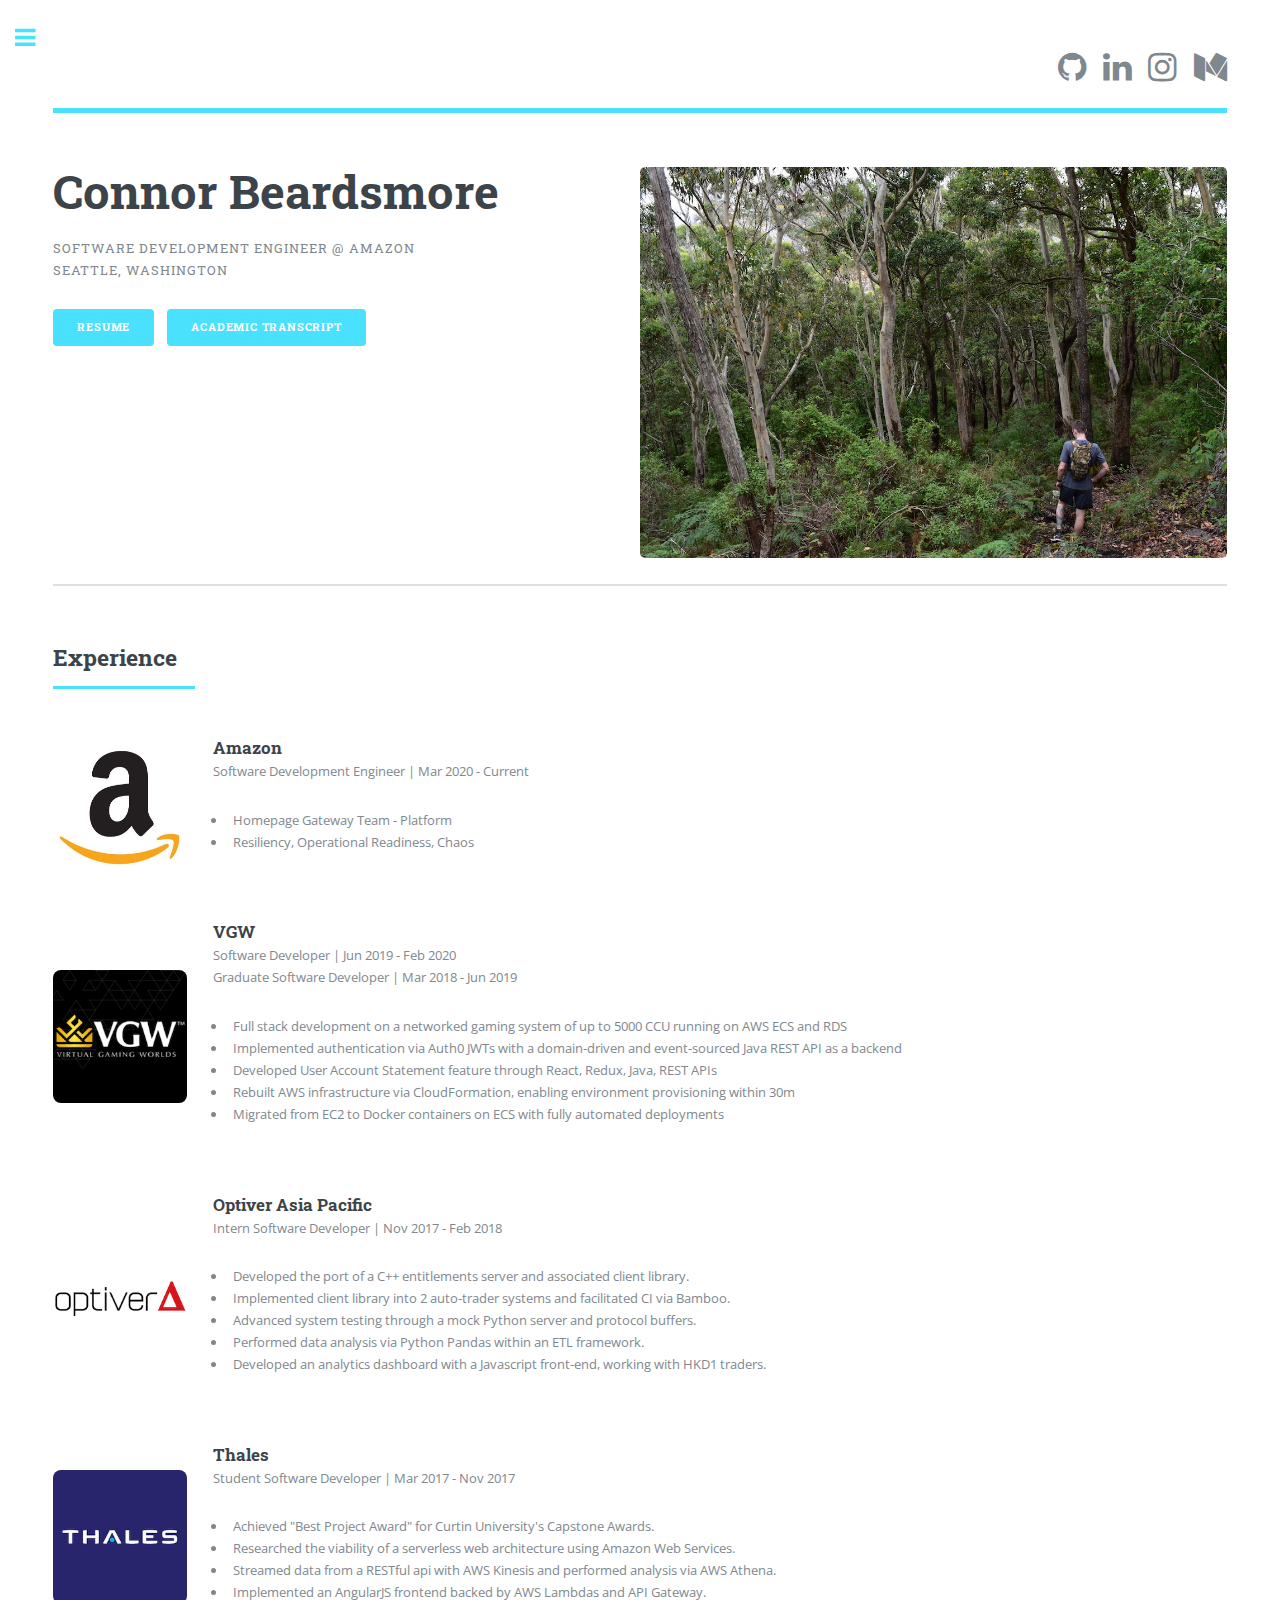
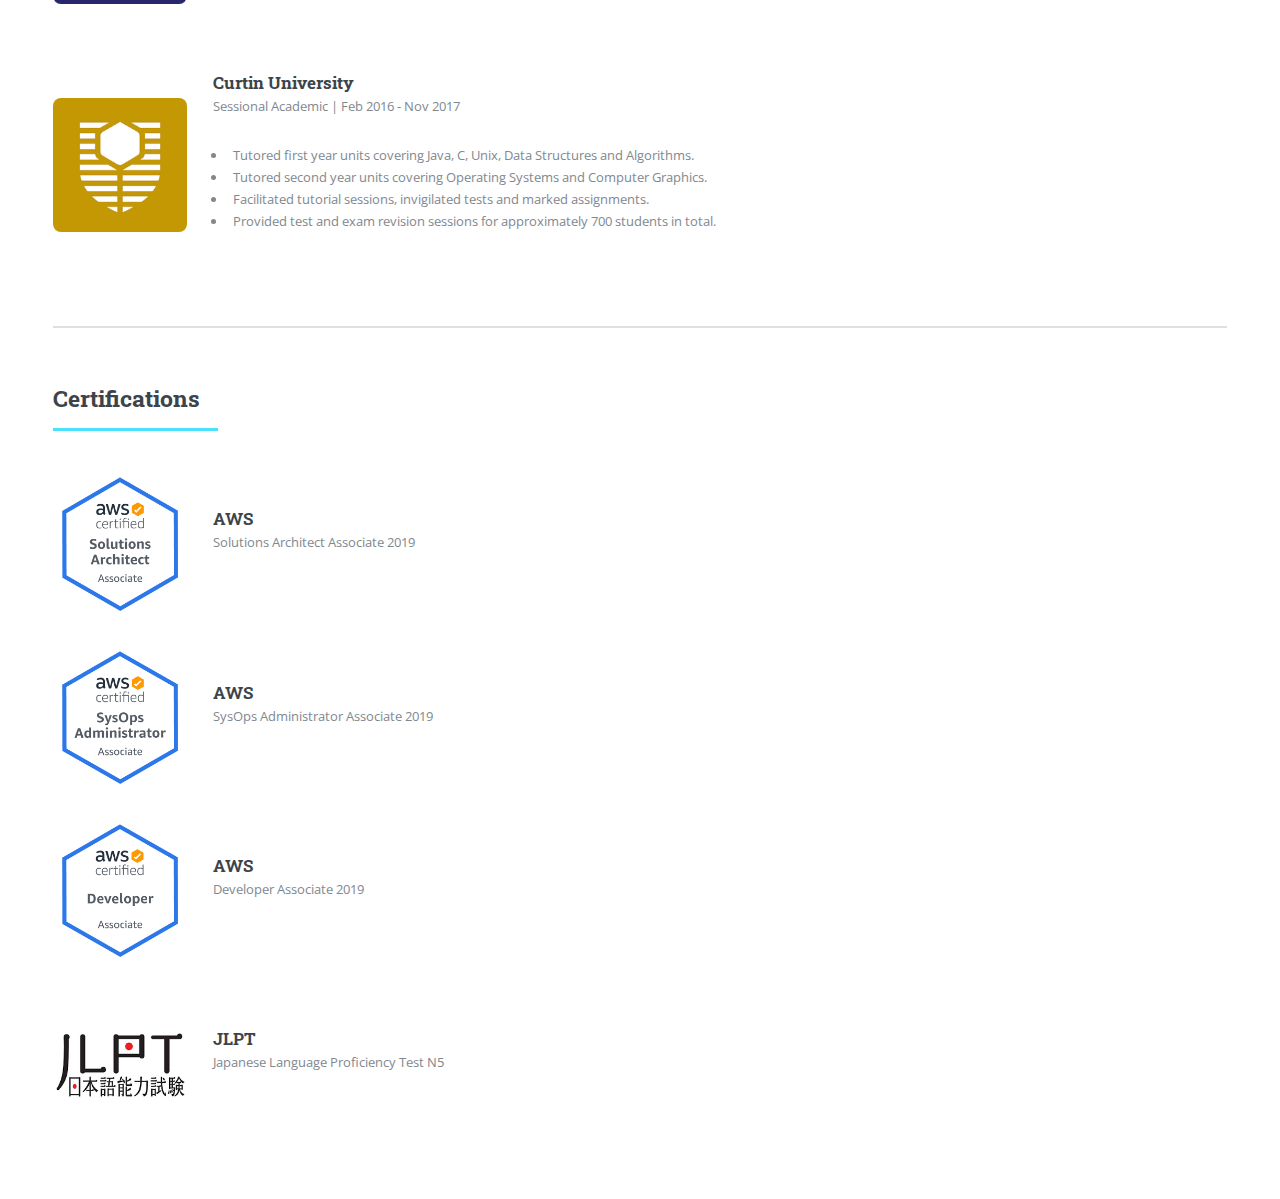
==== commit 42986108: "Add to Slack button on fined project" ====
--- a/index.html
+++ b/index.html
@@ -75,7 +75,7 @@
 									Software Development Engineer | Mar 2020 - Current<br />
 								</p>
 								<ul>
-									<li>Homepage Platform Team</li>
+									<li>Homepage Gateway Team - Platform</li>
 									<li>Resiliency, Operational Readiness, Chaos</li>
 								</ul>
 							</div>
@@ -204,6 +204,7 @@
 					<ul>
 						<li><a href="index.html">Homepage</a></li>
 						<li><a href="projects.html">Projects</a></li>
+						<li><a href="fined.html">Fined</a></li>
 						<li><a href="blog.html">Blog</a></li>
 				</nav>
 
--- a/assets/css/main.css
+++ b/assets/css/main.css
@@ -146,7 +146,6 @@
 		-webkit-transition: color 0.2s ease-in-out, border-bottom-color 0.2s ease-in-out;
 		-ms-transition: color 0.2s ease-in-out, border-bottom-color 0.2s ease-in-out;
 		transition: color 0.2s ease-in-out, border-bottom-color 0.2s ease-in-out;
-		border-bottom: dotted 1px;
 		color: #4AE1FF;
 		text-decoration: none;
 	}
@@ -3080,7 +3079,7 @@
 					line-height: 5em;
 					position: absolute;
 					right: -0.5em;
-					top: 0;
+					top: 2em;
 				}
 
 		}
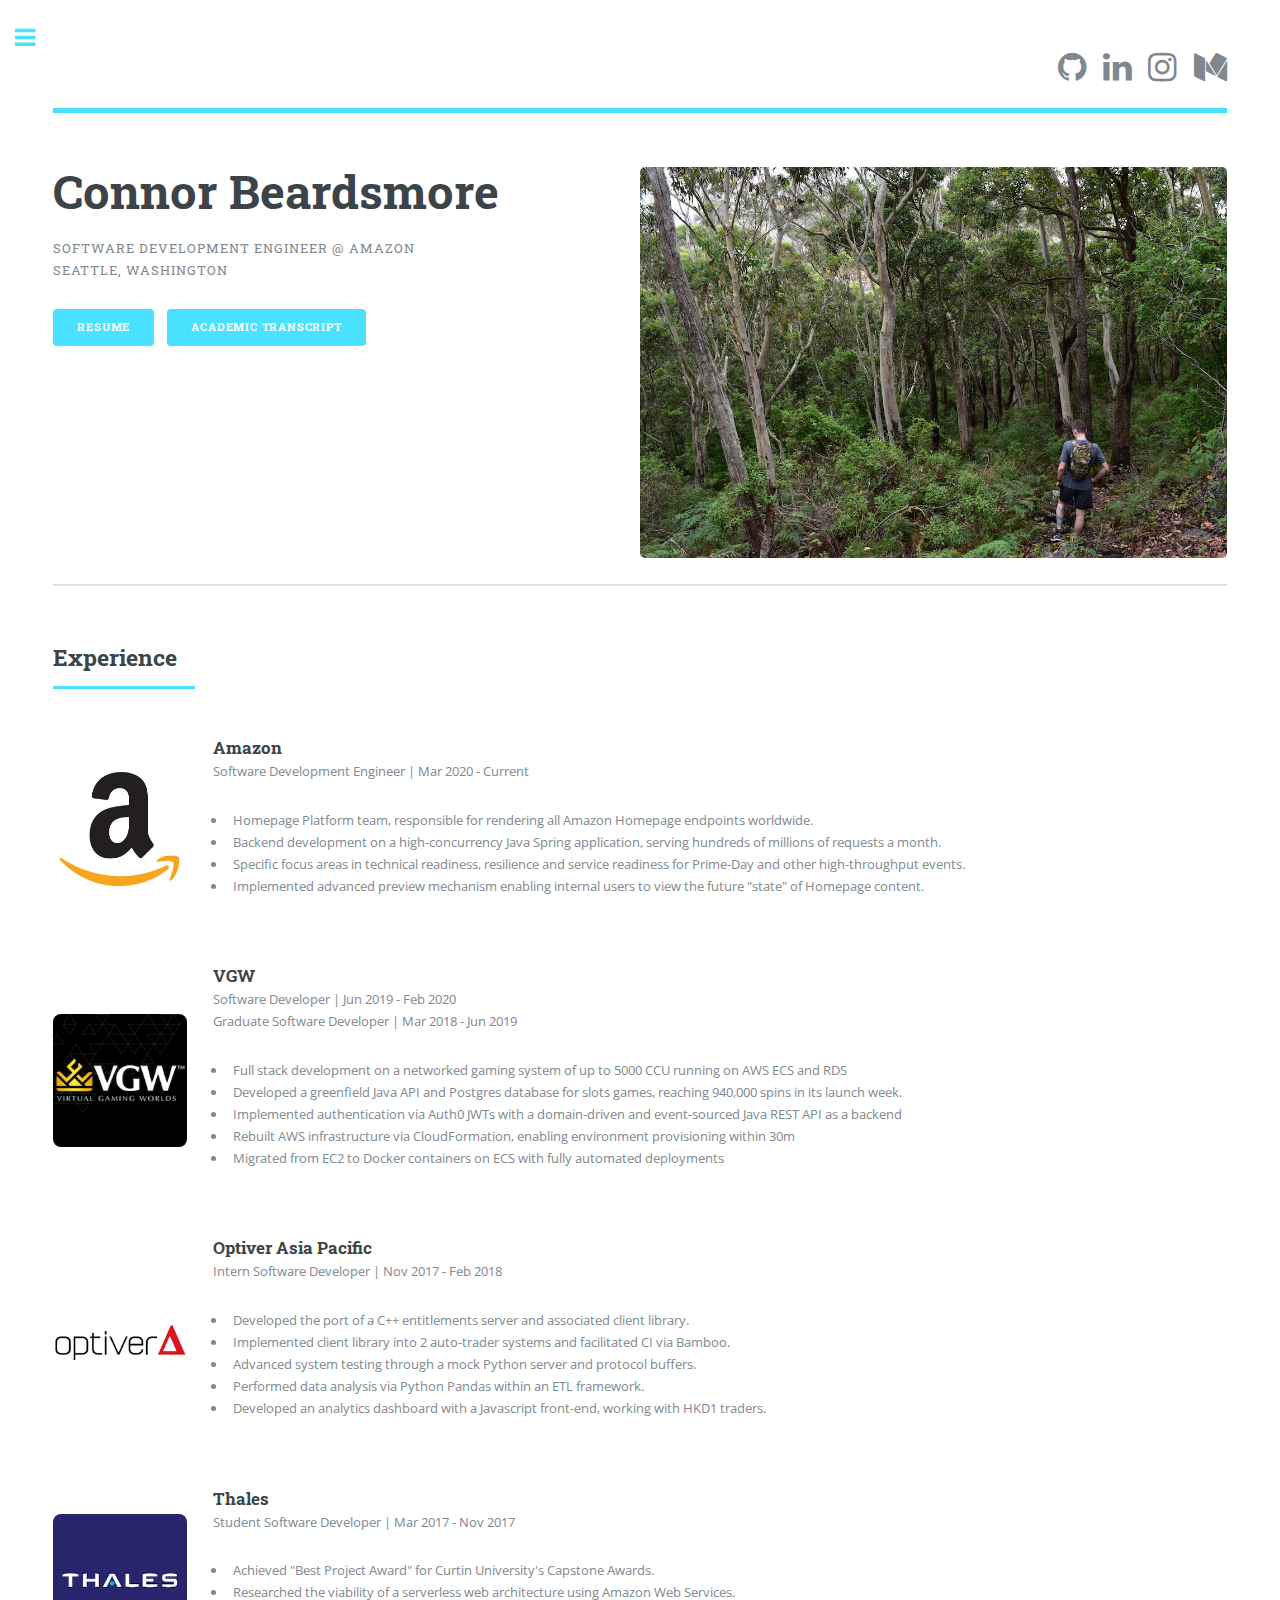
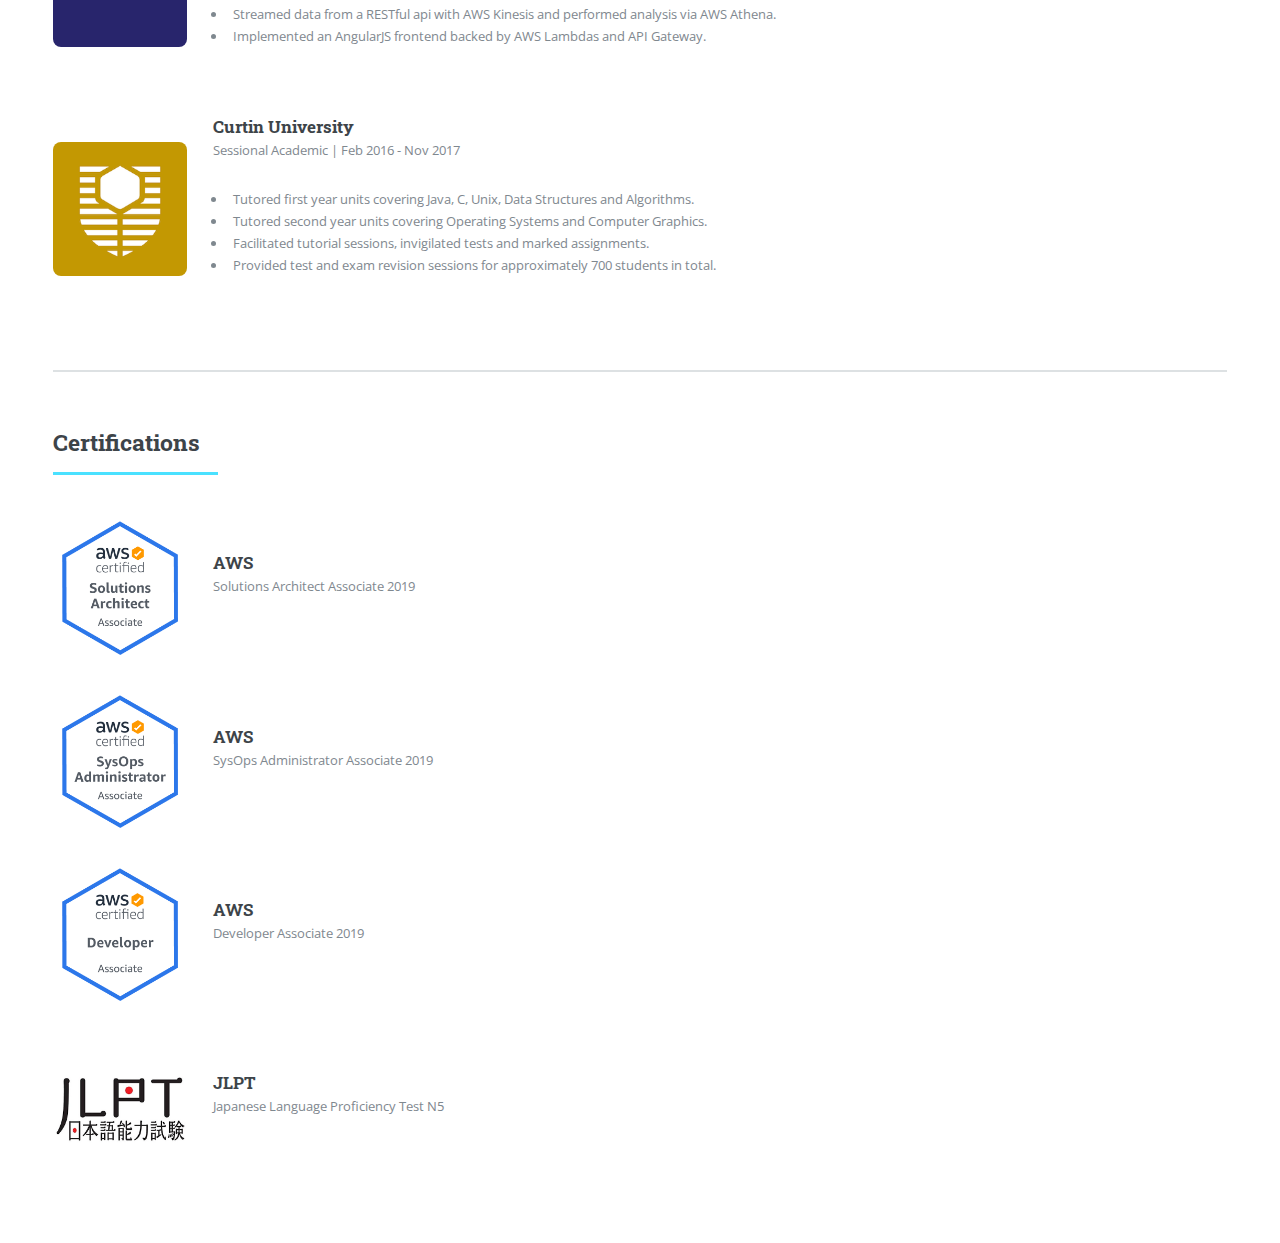
==== commit 582e7d59: "Amazon platform tweaks" ====
--- a/index.html
+++ b/index.html
@@ -75,8 +75,10 @@
 									Software Development Engineer | Mar 2020 - Current<br />
 								</p>
 								<ul>
-									<li>Homepage Gateway Team - Platform</li>
-									<li>Resiliency, Operational Readiness, Chaos</li>
+									<li>Homepage Platform team, responsible for rendering all Amazon Homepage endpoints worldwide.</li>
+									<li>Backend development on a high-concurrency Java Spring application, serving hundreds of millions of requests a month.</li>
+									<li>Specific focus areas in technical readiness, resilience and service readiness for Prime-Day and other high-throughput events.</li>
+									<li>Implemented advanced preview mechanism enabling internal users to view the future "state" of Homepage content.</li>
 								</ul>
 							</div>
 						</article>
@@ -91,10 +93,9 @@
 								<ul>
 									<li>Full stack development on a networked gaming system of up to 5000 CCU running on
 										AWS ECS and RDS</li>
+									<li>Developed a greenfield Java API and Postgres database for slots games, reaching 940,000 spins in its launch week.</li>
 									<li>
 										Implemented authentication via Auth0 JWTs with a domain-driven and event-sourced Java REST API as a backend
-									</li>
-									<li>Developed User Account Statement feature through React, Redux, Java, REST APIs
 									</li>
 									<li>Rebuilt AWS infrastructure via CloudFormation, enabling environment provisioning
 										within 30m</li>
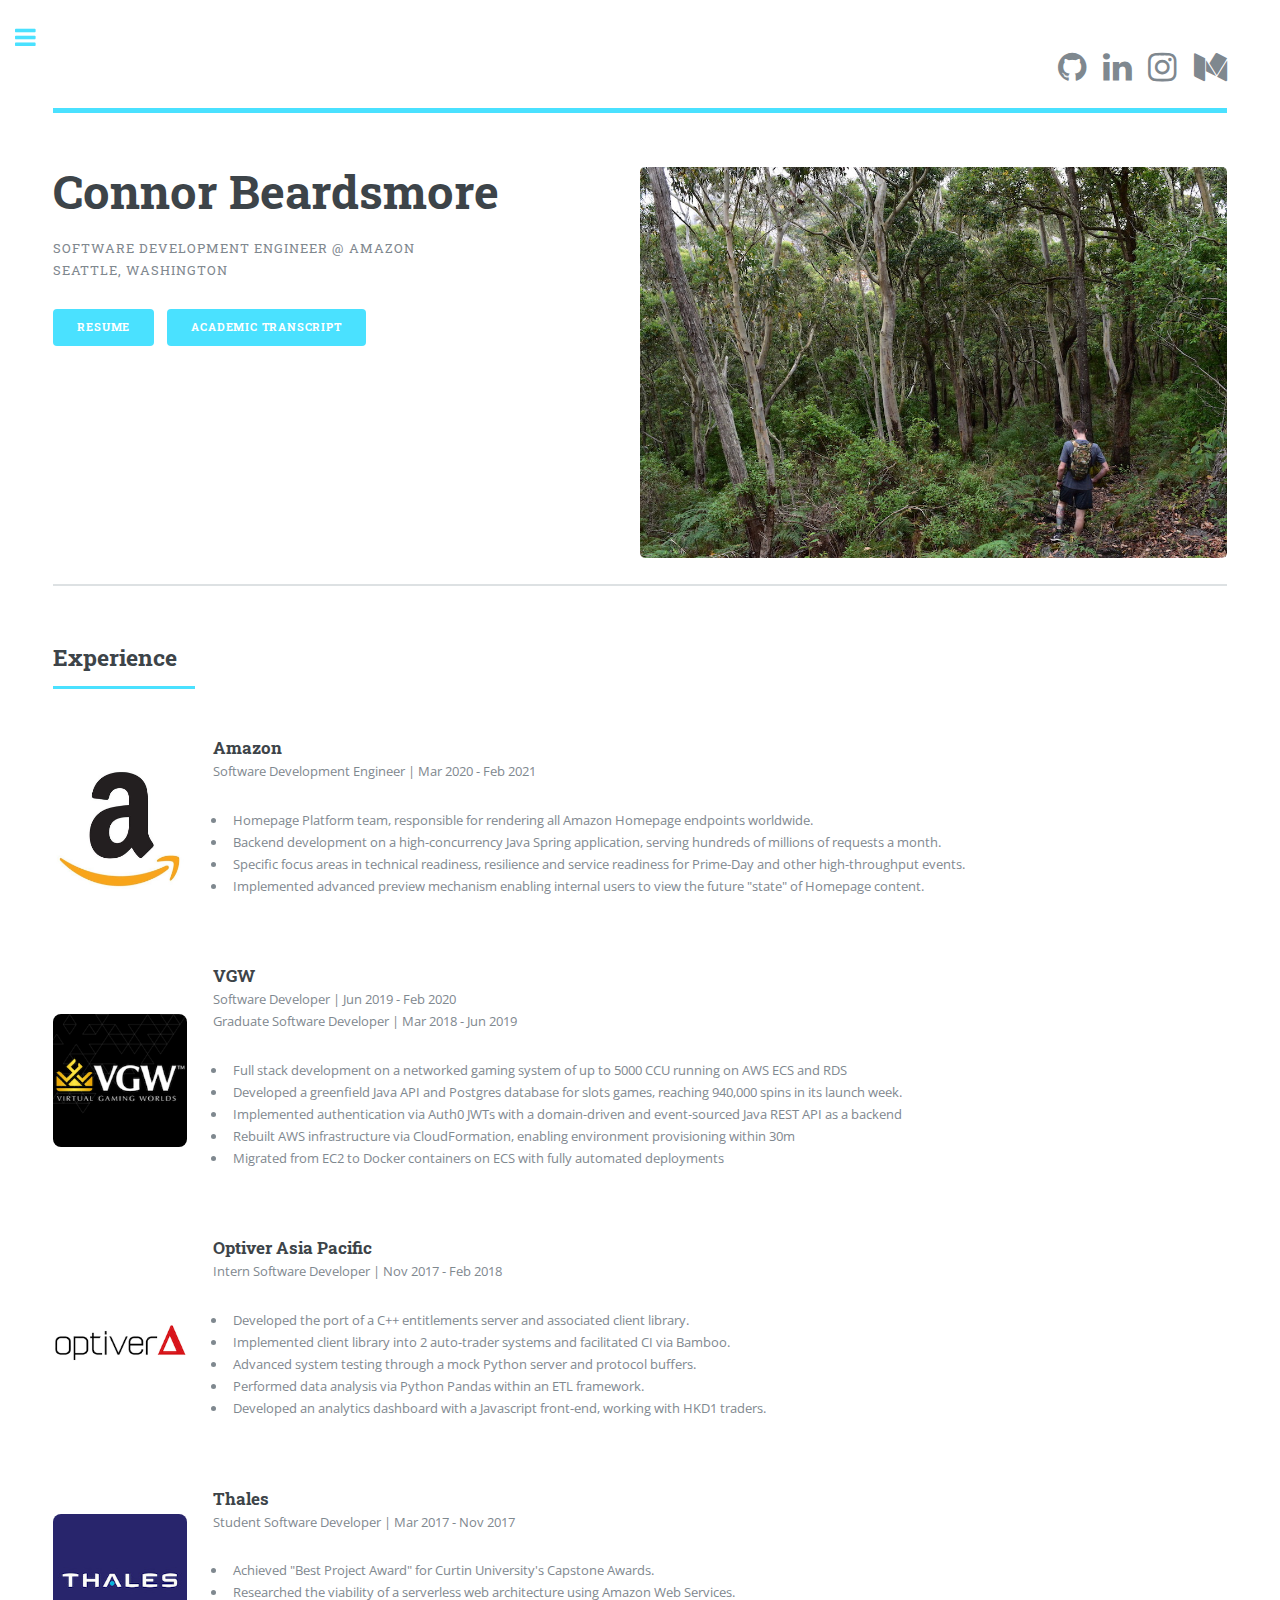
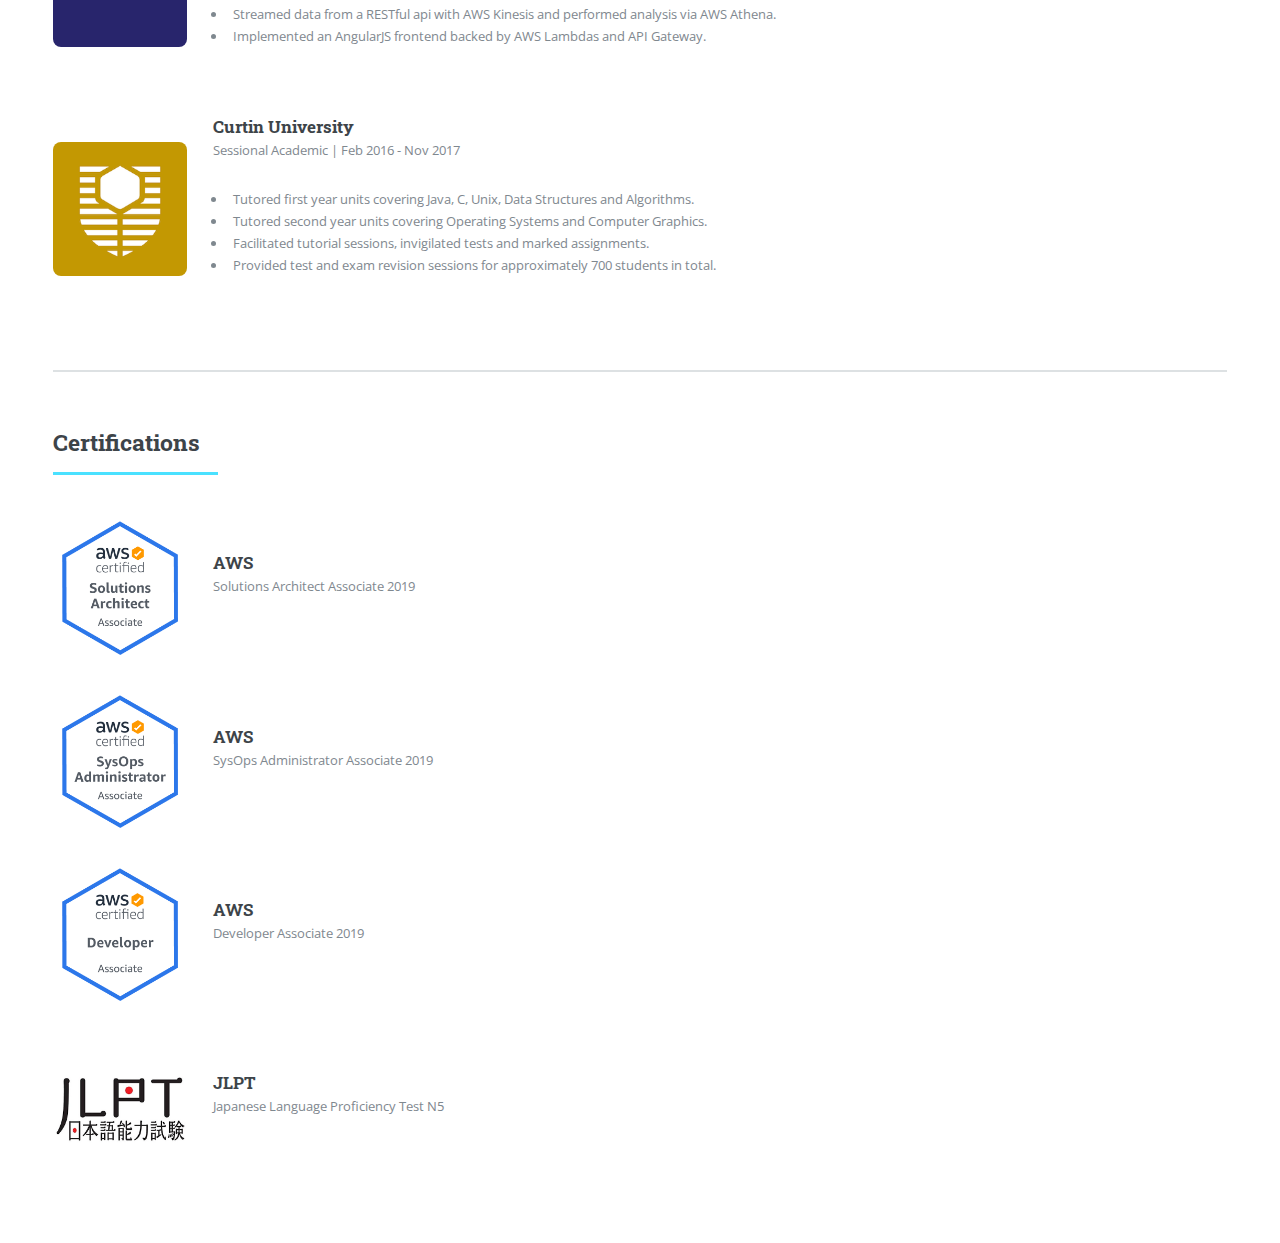
==== commit ddbdb9a0: "Add end date to Amazon role" ====
--- a/index.html
+++ b/index.html
@@ -72,7 +72,7 @@
 							<div class="content">
 								<h3 margin-b>Amazon</h3>
 								<p>
-									Software Development Engineer | Mar 2020 - Current<br />
+									Software Development Engineer | Mar 2020 - Feb 2021<br />
 								</p>
 								<ul>
 									<li>Homepage Platform team, responsible for rendering all Amazon Homepage endpoints worldwide.</li>
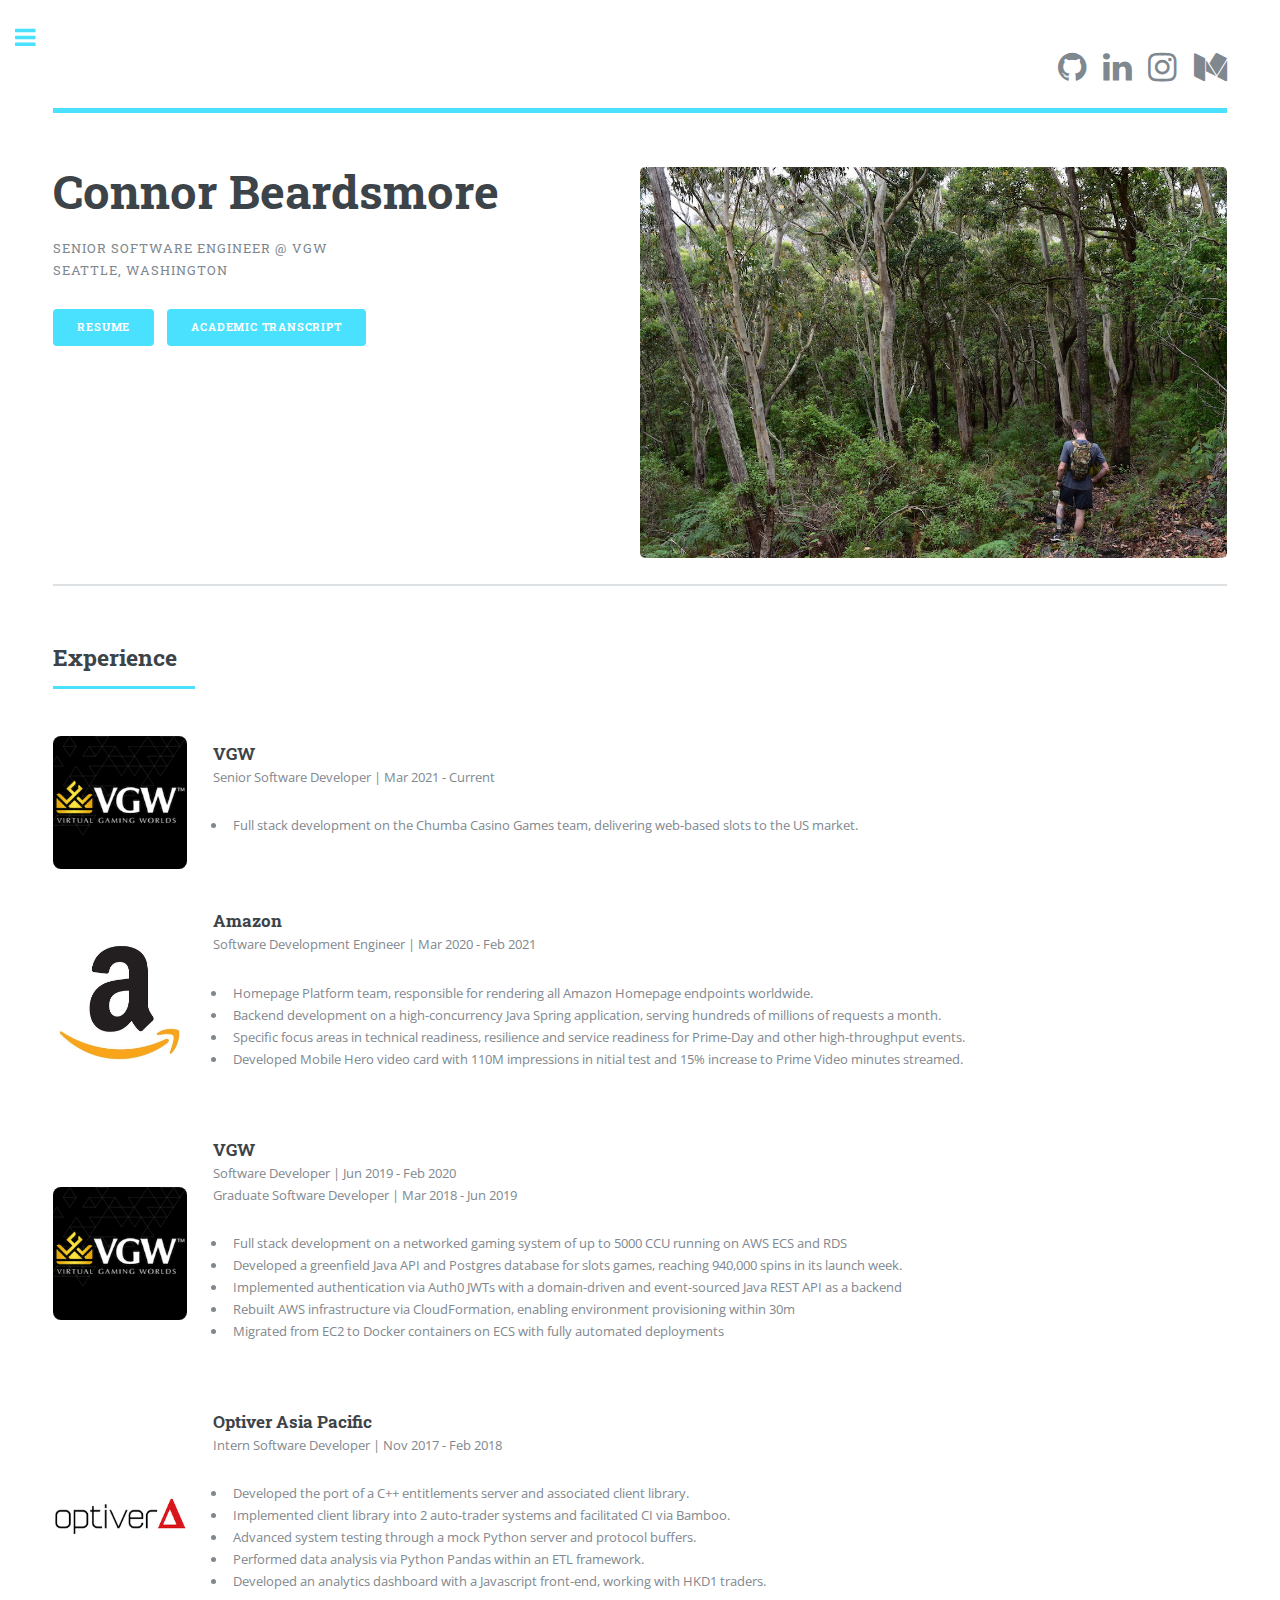
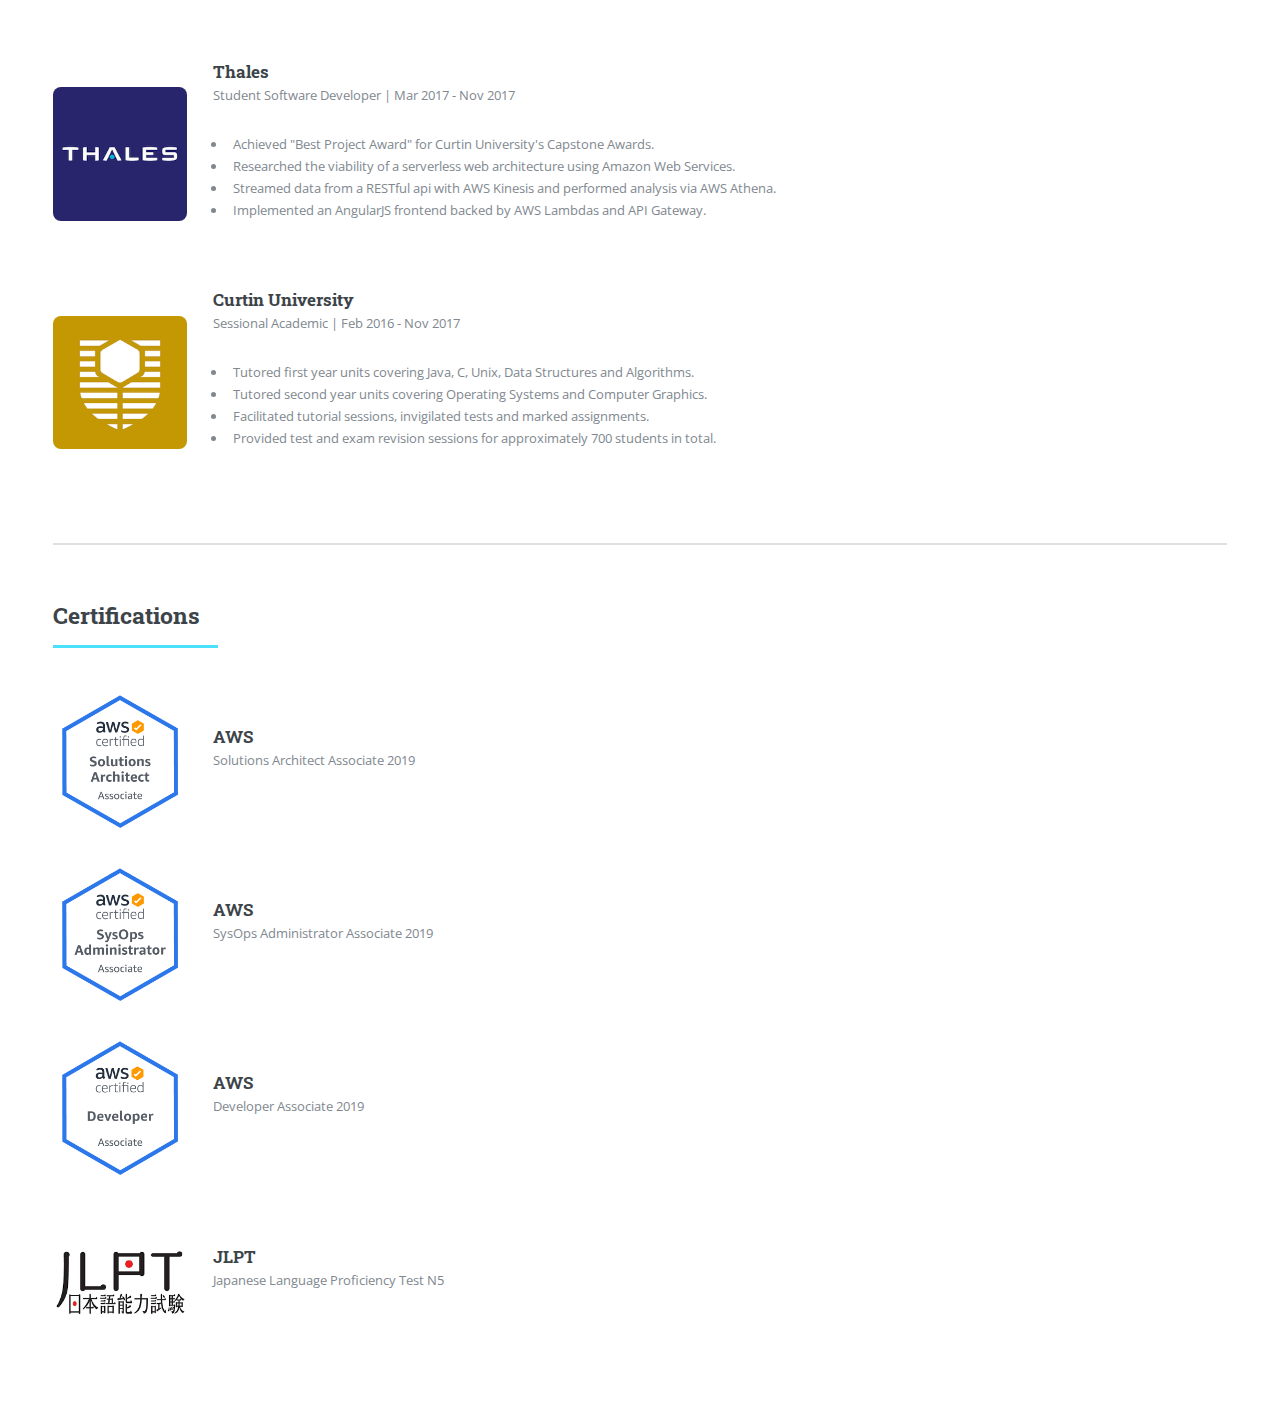
==== commit 35e9797c: "Add VGW" ====
--- a/index.html
+++ b/index.html
@@ -49,7 +49,7 @@
 					<div class="content">
 						<header>
 							<h1>Connor Beardsmore</h1>
-							<p>Software Development Engineer @ Amazon</br>Seattle, Washington</p>
+							<p>Senior Software Engineer @ VGW</br>Seattle, Washington</p>
 						</header>
 						<ul class="actions">
 							<li><a href="./pdf/resume.pdf" class="button primary big">Resume</a></li>
@@ -68,6 +68,18 @@
 					</header>
 					<div class="features">
 						<article>
+							<img class="icon" src="images/vgw.png" alt="" />
+							<div class="content">
+								<h3 margin-b>VGW</h3>
+								<p>
+									Senior Software Developer | Mar 2021 - Current<br />
+								</p>
+								<ul>
+									<li>Full stack development on the Chumba Casino Games team, delivering web-based slots to the US market.</li>
+								</ul>
+							</div>
+						</article>
+						<article>
 							<img class="icon" src="images/amazon.jpg" alt="" />
 							<div class="content">
 								<h3 margin-b>Amazon</h3>
@@ -78,7 +90,7 @@
 									<li>Homepage Platform team, responsible for rendering all Amazon Homepage endpoints worldwide.</li>
 									<li>Backend development on a high-concurrency Java Spring application, serving hundreds of millions of requests a month.</li>
 									<li>Specific focus areas in technical readiness, resilience and service readiness for Prime-Day and other high-throughput events.</li>
-									<li>Implemented advanced preview mechanism enabling internal users to view the future "state" of Homepage content.</li>
+									<li>Developed Mobile Hero video card with 110M impressions in nitial test and 15% increase to Prime Video minutes streamed.</li>
 								</ul>
 							</div>
 						</article>
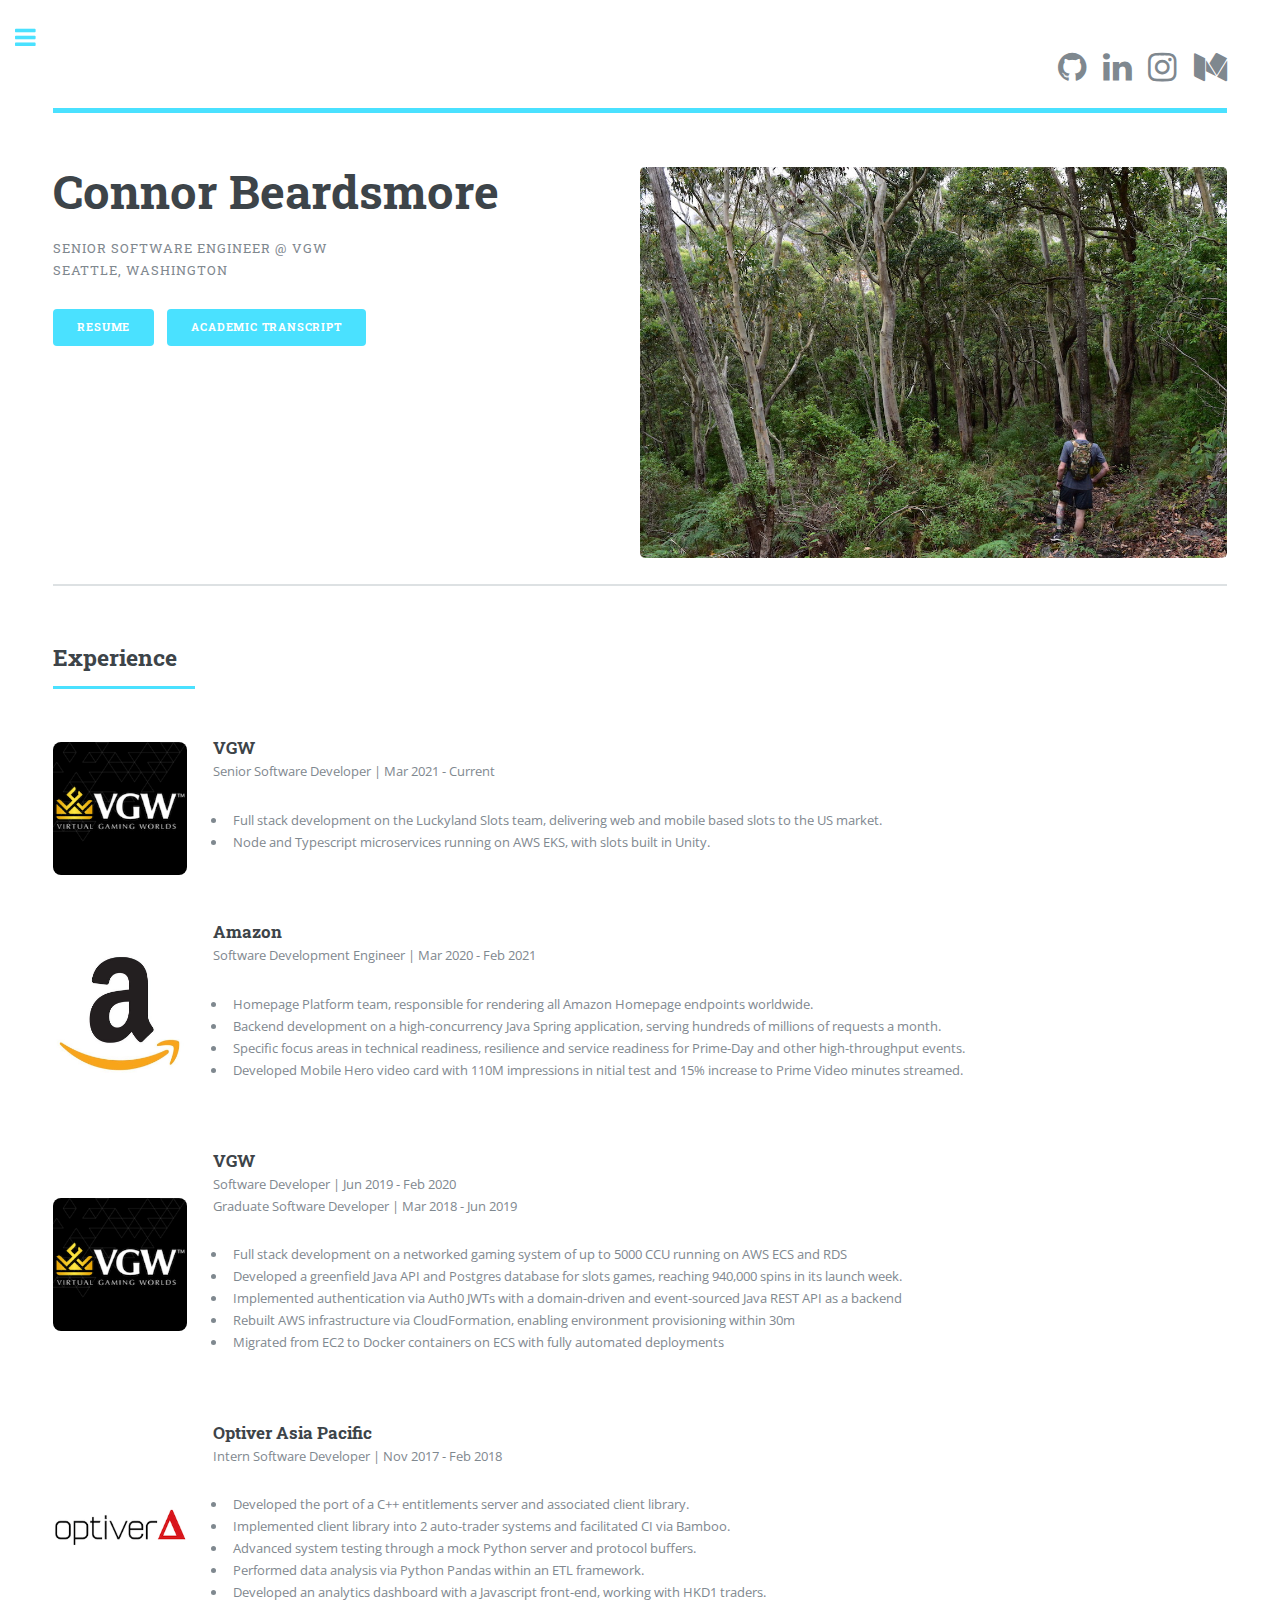
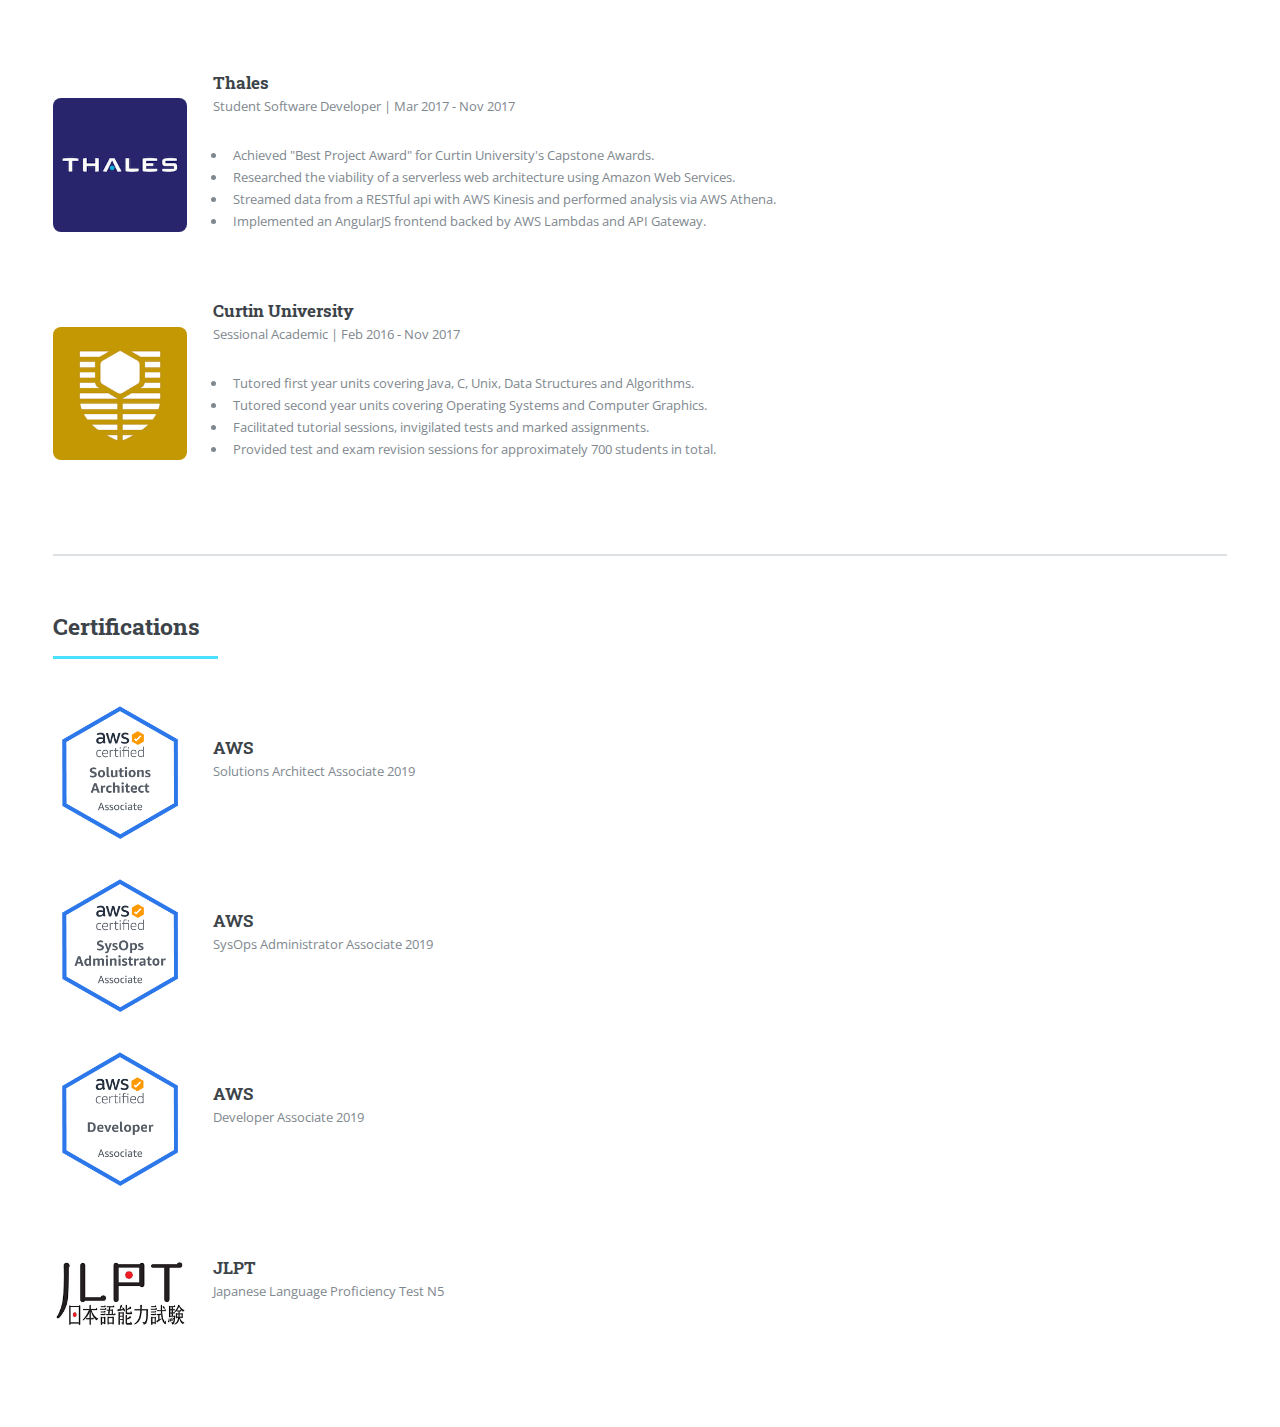
==== commit d0cb928b: "CHU to LLS switch" ====
--- a/index.html
+++ b/index.html
@@ -75,7 +75,9 @@
 									Senior Software Developer | Mar 2021 - Current<br />
 								</p>
 								<ul>
-									<li>Full stack development on the Chumba Casino Games team, delivering web-based slots to the US market.</li>
+									<li>Full stack development on the Luckyland Slots team, delivering web and mobile based slots to the US market.</li>
+									<li>Node and Typescript microservices running on AWS EKS, with slots built in Unity.</li>
+
 								</ul>
 							</div>
 						</article>
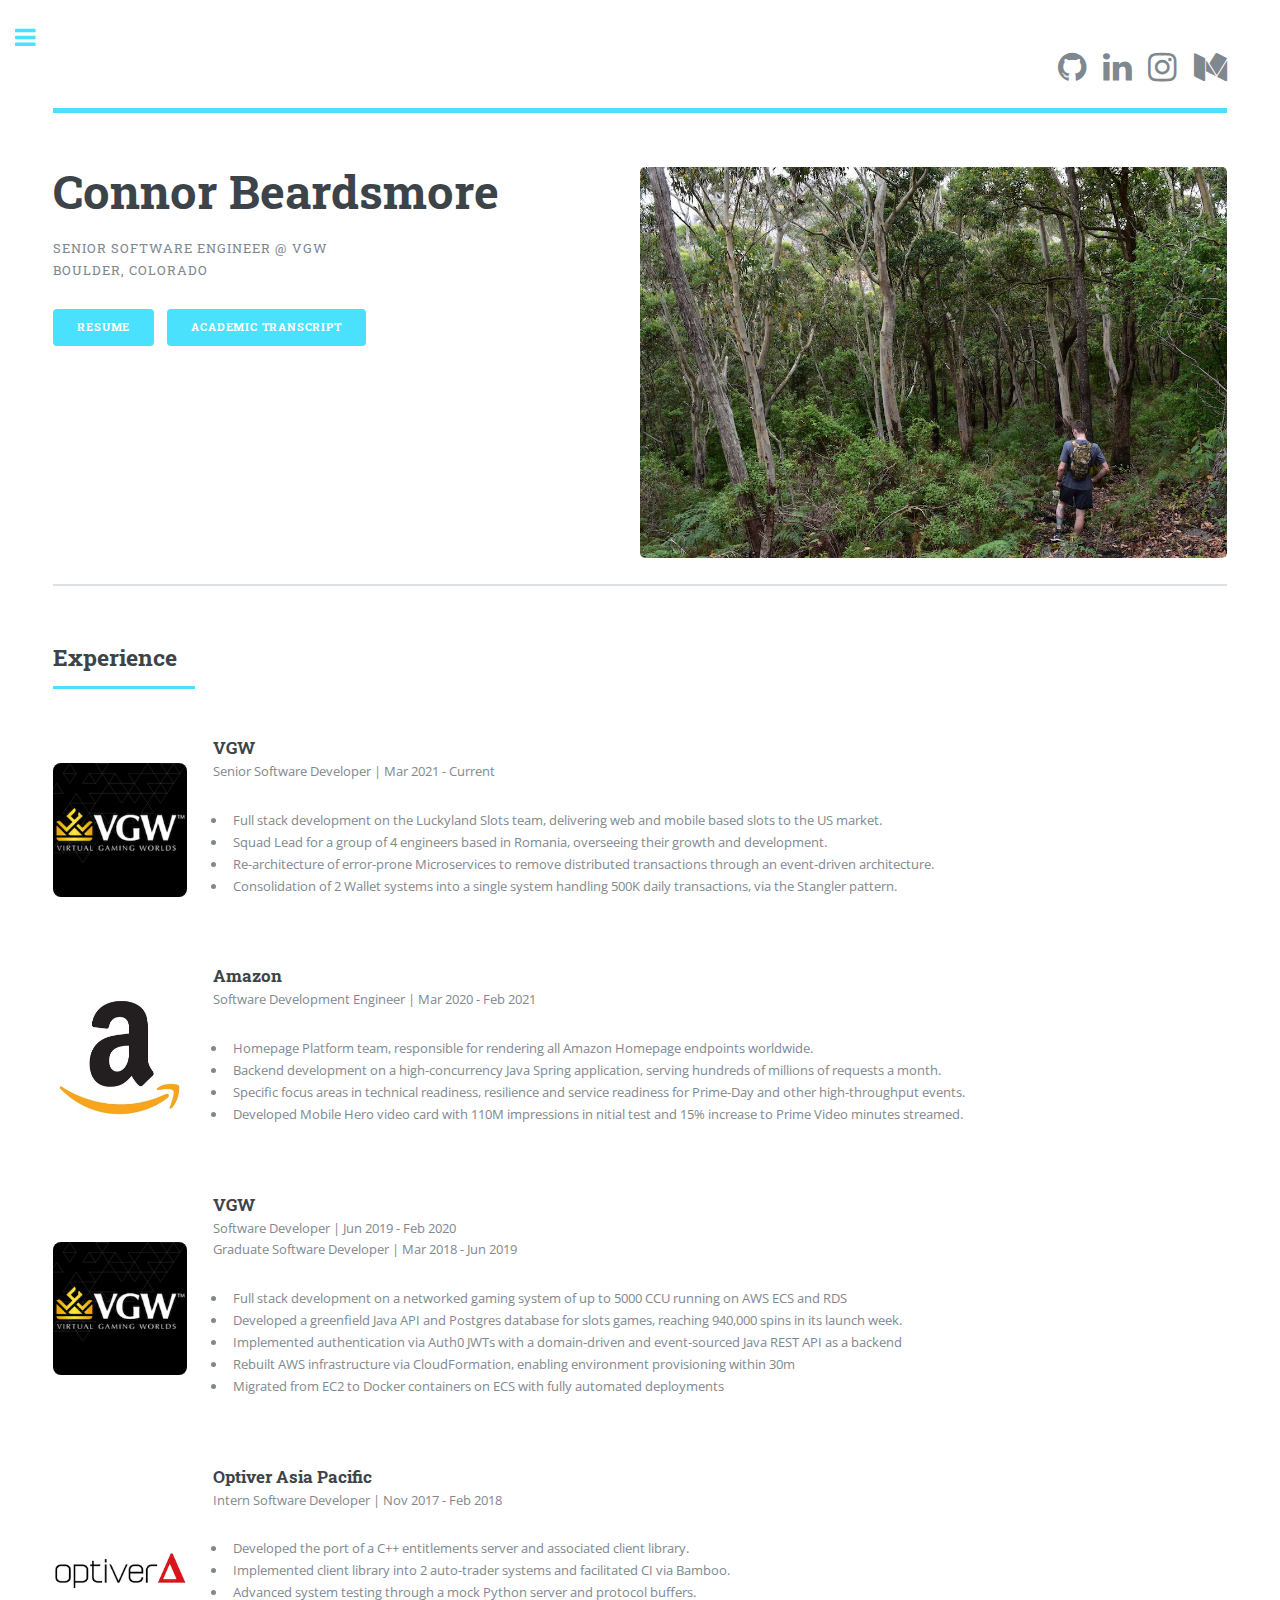
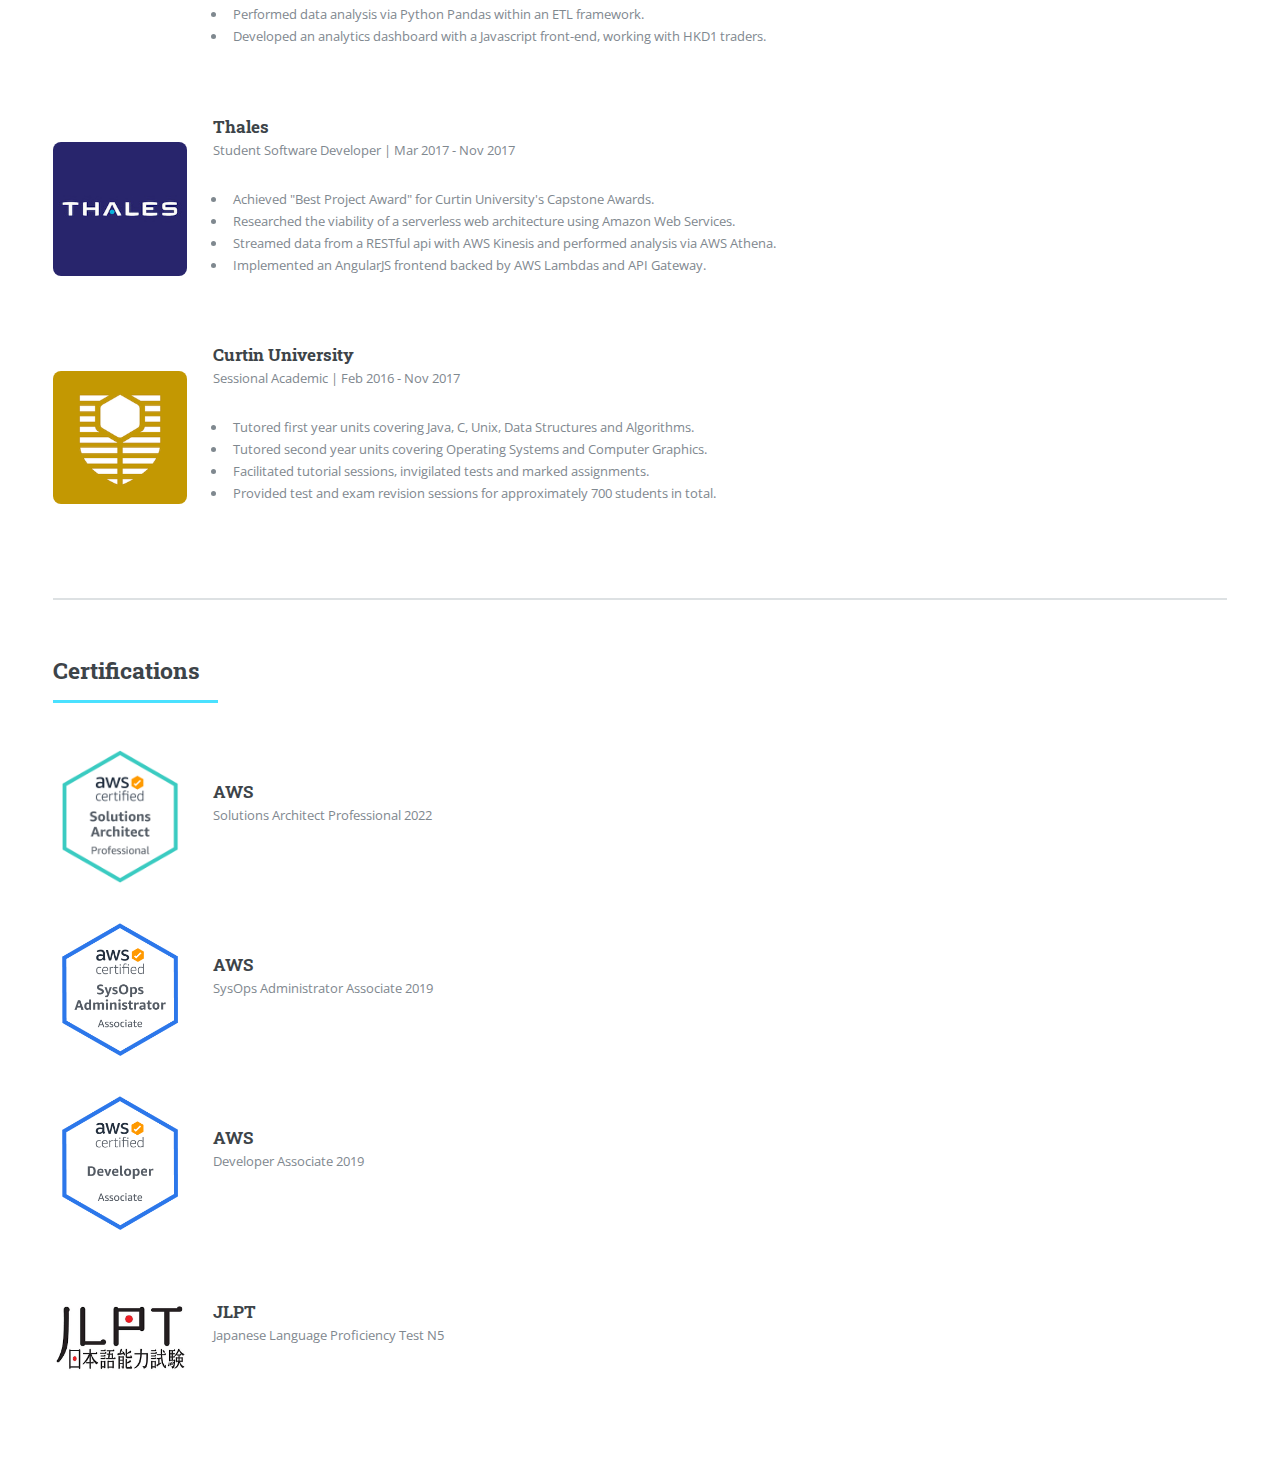
==== commit dd31a885: "bump resume and solutions arch pro" ====
--- a/index.html
+++ b/index.html
@@ -49,7 +49,7 @@
 					<div class="content">
 						<header>
 							<h1>Connor Beardsmore</h1>
-							<p>Senior Software Engineer @ VGW</br>Seattle, Washington</p>
+							<p>Senior Software Engineer @ VGW</br>Boulder, Colorado</p>
 						</header>
 						<ul class="actions">
 							<li><a href="./pdf/resume.pdf" class="button primary big">Resume</a></li>
@@ -76,8 +76,9 @@
 								</p>
 								<ul>
 									<li>Full stack development on the Luckyland Slots team, delivering web and mobile based slots to the US market.</li>
-									<li>Node and Typescript microservices running on AWS EKS, with slots built in Unity.</li>
-
+									<li>Squad Lead for a group of 4 engineers based in Romania, overseeing their growth and development.</li>
+									<li>Re-architecture of error-prone Microservices to remove distributed transactions through an event-driven architecture.</li>
+									<li>Consolidation of 2 Wallet systems into a single system handling 500K daily transactions, via the Stangler pattern.</li>
 								</ul>
 							</div>
 						</article>
@@ -178,7 +179,7 @@
 							<img class="icon" src="images/aws_solutions_arch.png" alt="" />
 							<div class="content">
 								<h3 margin-b>AWS</h3>
-								<p>Solutions Architect Associate 2019</p>
+								<p>Solutions Architect Professional 2022</p>
 							</div>
 						</article>
 						<article>
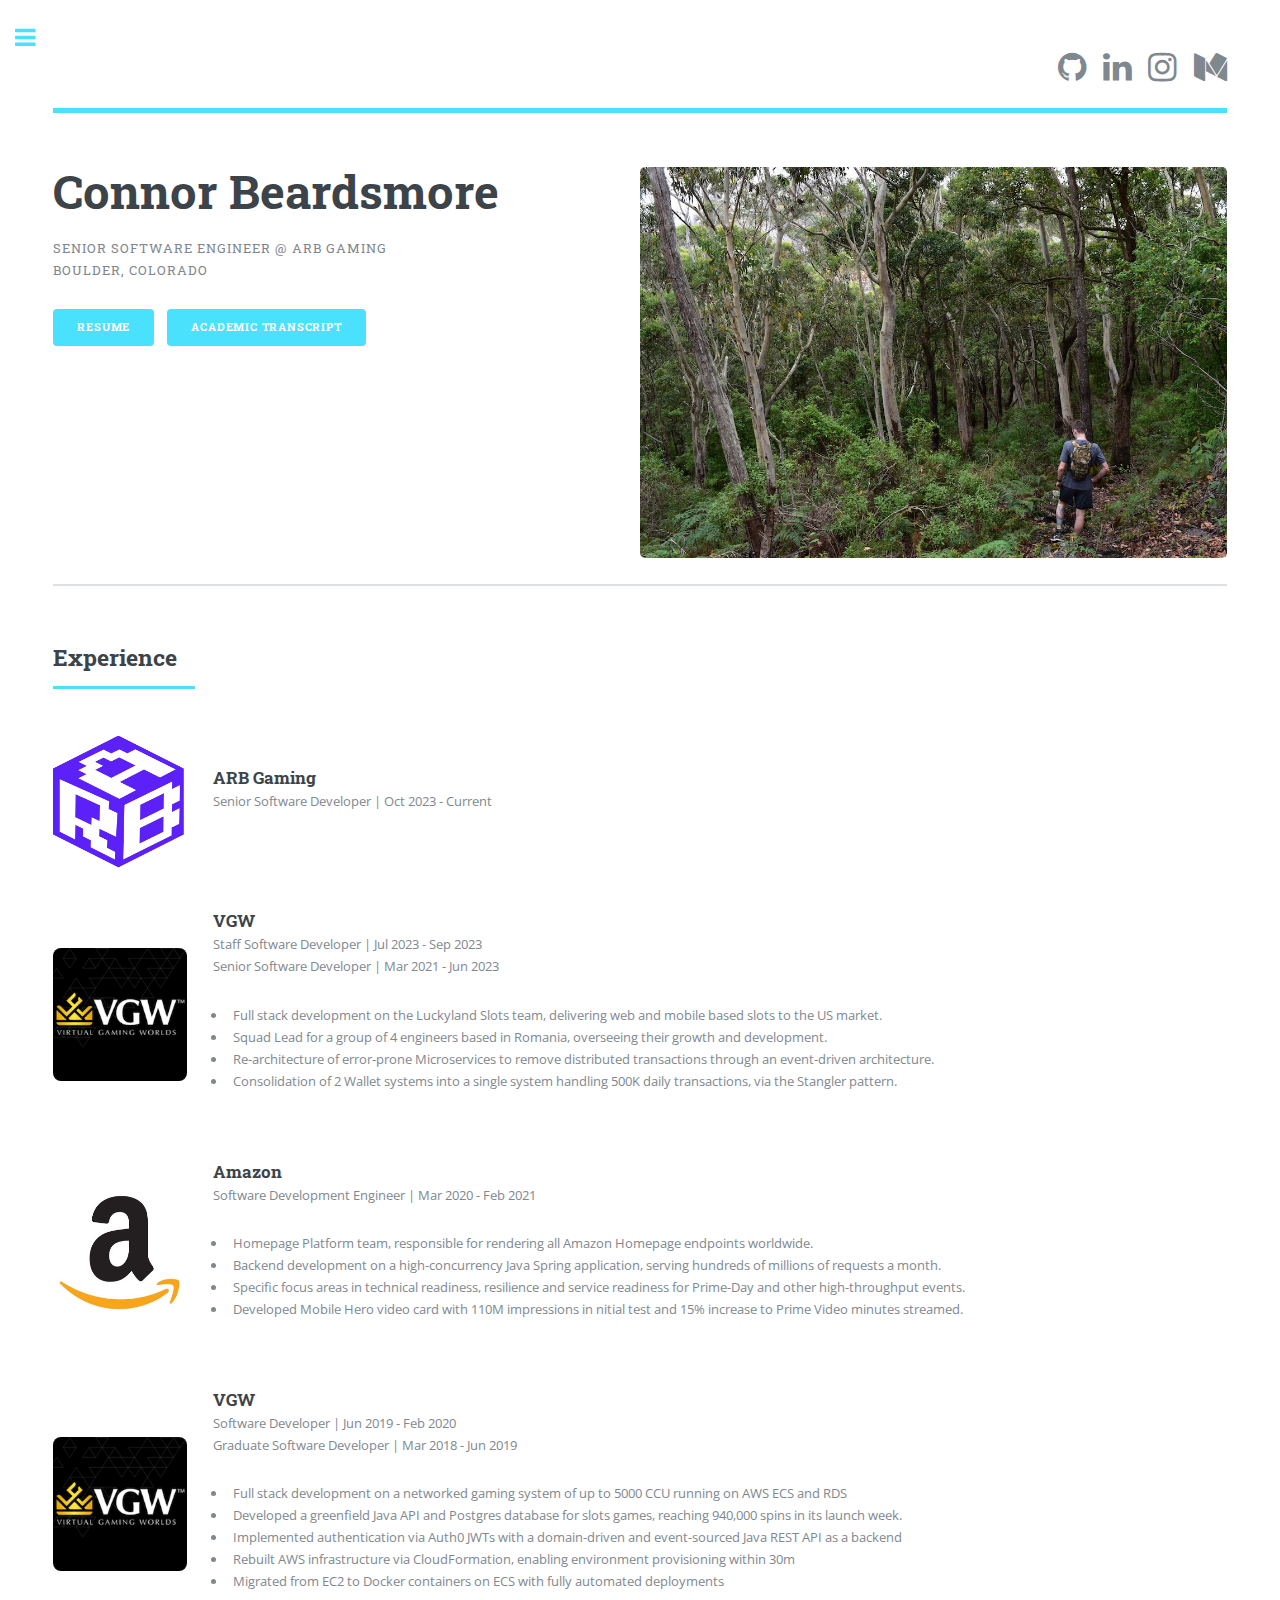
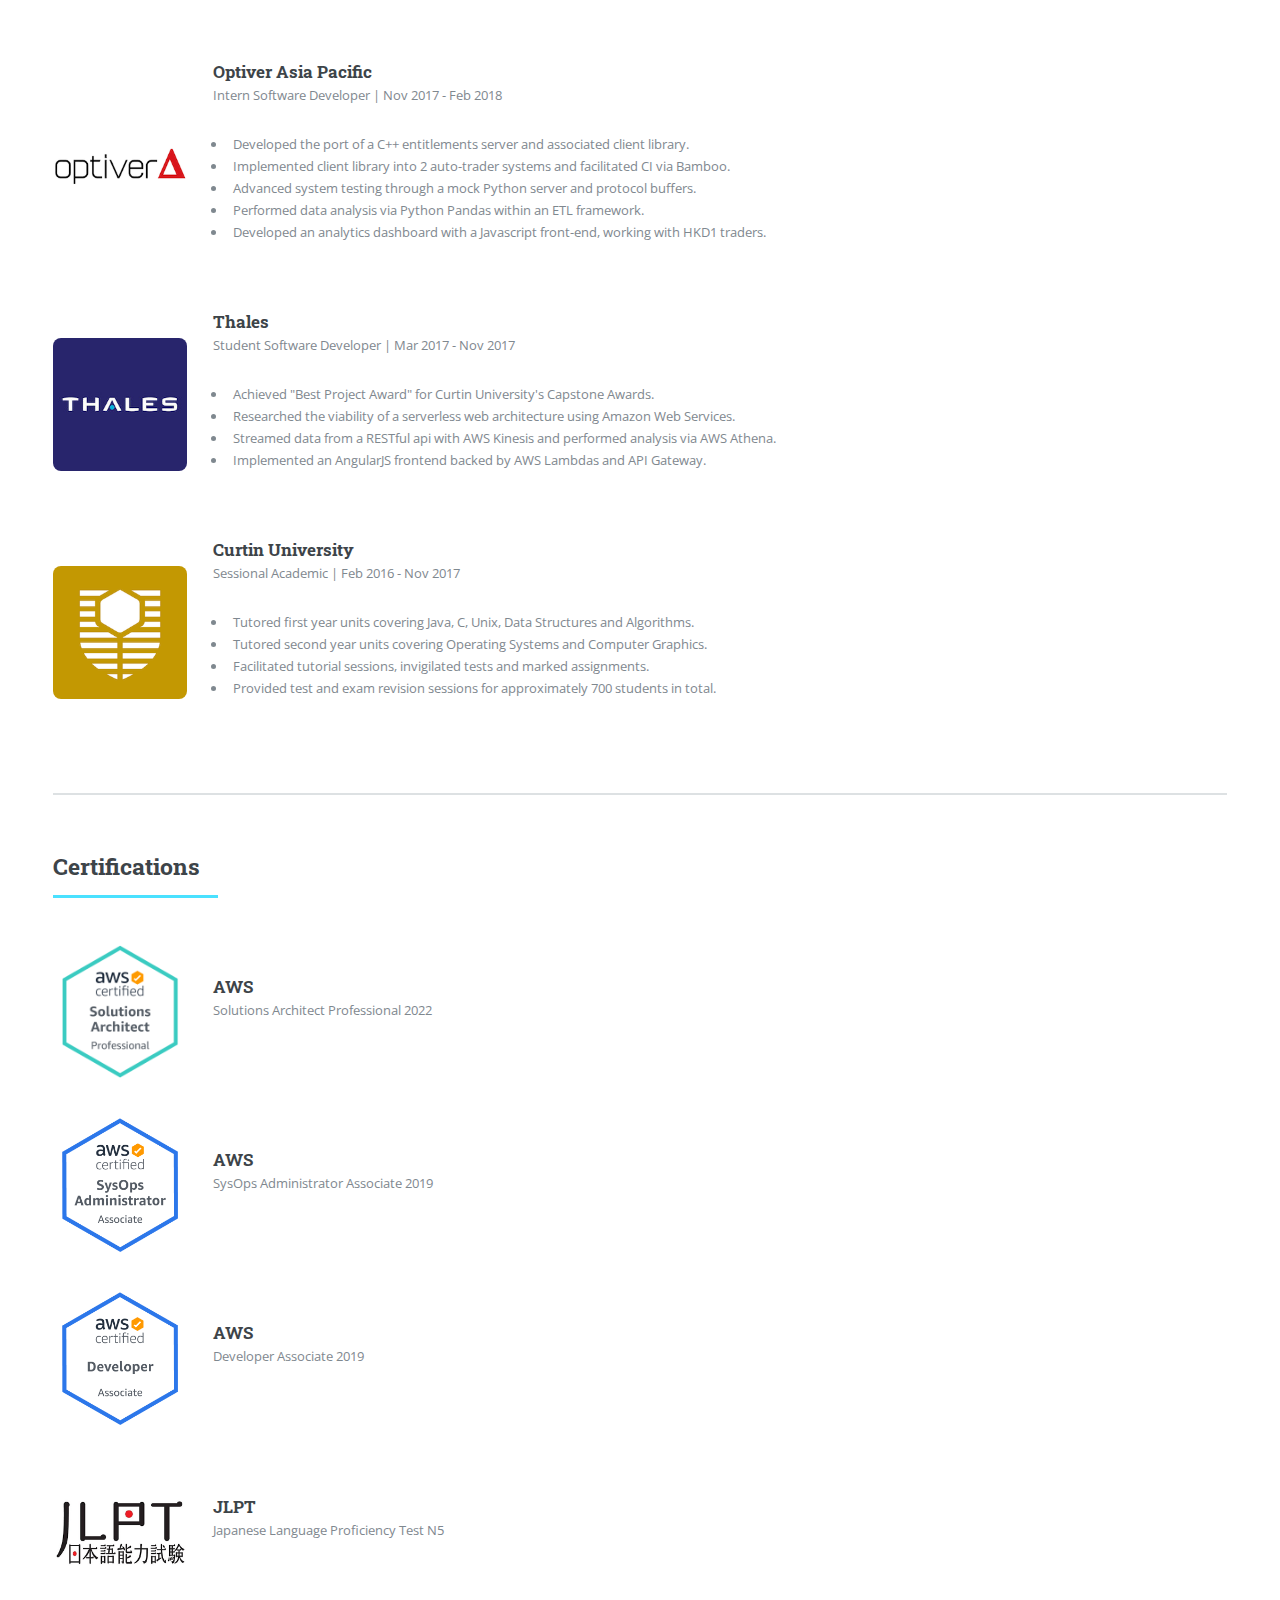
==== commit 52a1b93c: "annual updoots" ====
--- a/index.html
+++ b/index.html
@@ -49,7 +49,7 @@
 					<div class="content">
 						<header>
 							<h1>Connor Beardsmore</h1>
-							<p>Senior Software Engineer @ VGW</br>Boulder, Colorado</p>
+							<p>Senior Software Engineer @ ARB Gaming</br>Boulder, Colorado</p>
 						</header>
 						<ul class="actions">
 							<li><a href="./pdf/resume.pdf" class="button primary big">Resume</a></li>
@@ -68,11 +68,21 @@
 					</header>
 					<div class="features">
 						<article>
+							<img class="icon" src="images/arb.png" alt="" />
+							<div class="content">
+								<h3 margin-b>ARB Gaming</h3>
+								<p>
+									Senior Software Developer | Oct 2023 - Current<br />
+								</p>
+							</div>
+						</article>
+						<article>
 							<img class="icon" src="images/vgw.png" alt="" />
 							<div class="content">
 								<h3 margin-b>VGW</h3>
 								<p>
-									Senior Software Developer | Mar 2021 - Current<br />
+									Staff Software Developer | Jul 2023 - Sep 2023<br />
+									Senior Software Developer | Mar 2021 - Jun 2023<br />
 								</p>
 								<ul>
 									<li>Full stack development on the Luckyland Slots team, delivering web and mobile based slots to the US market.</li>
